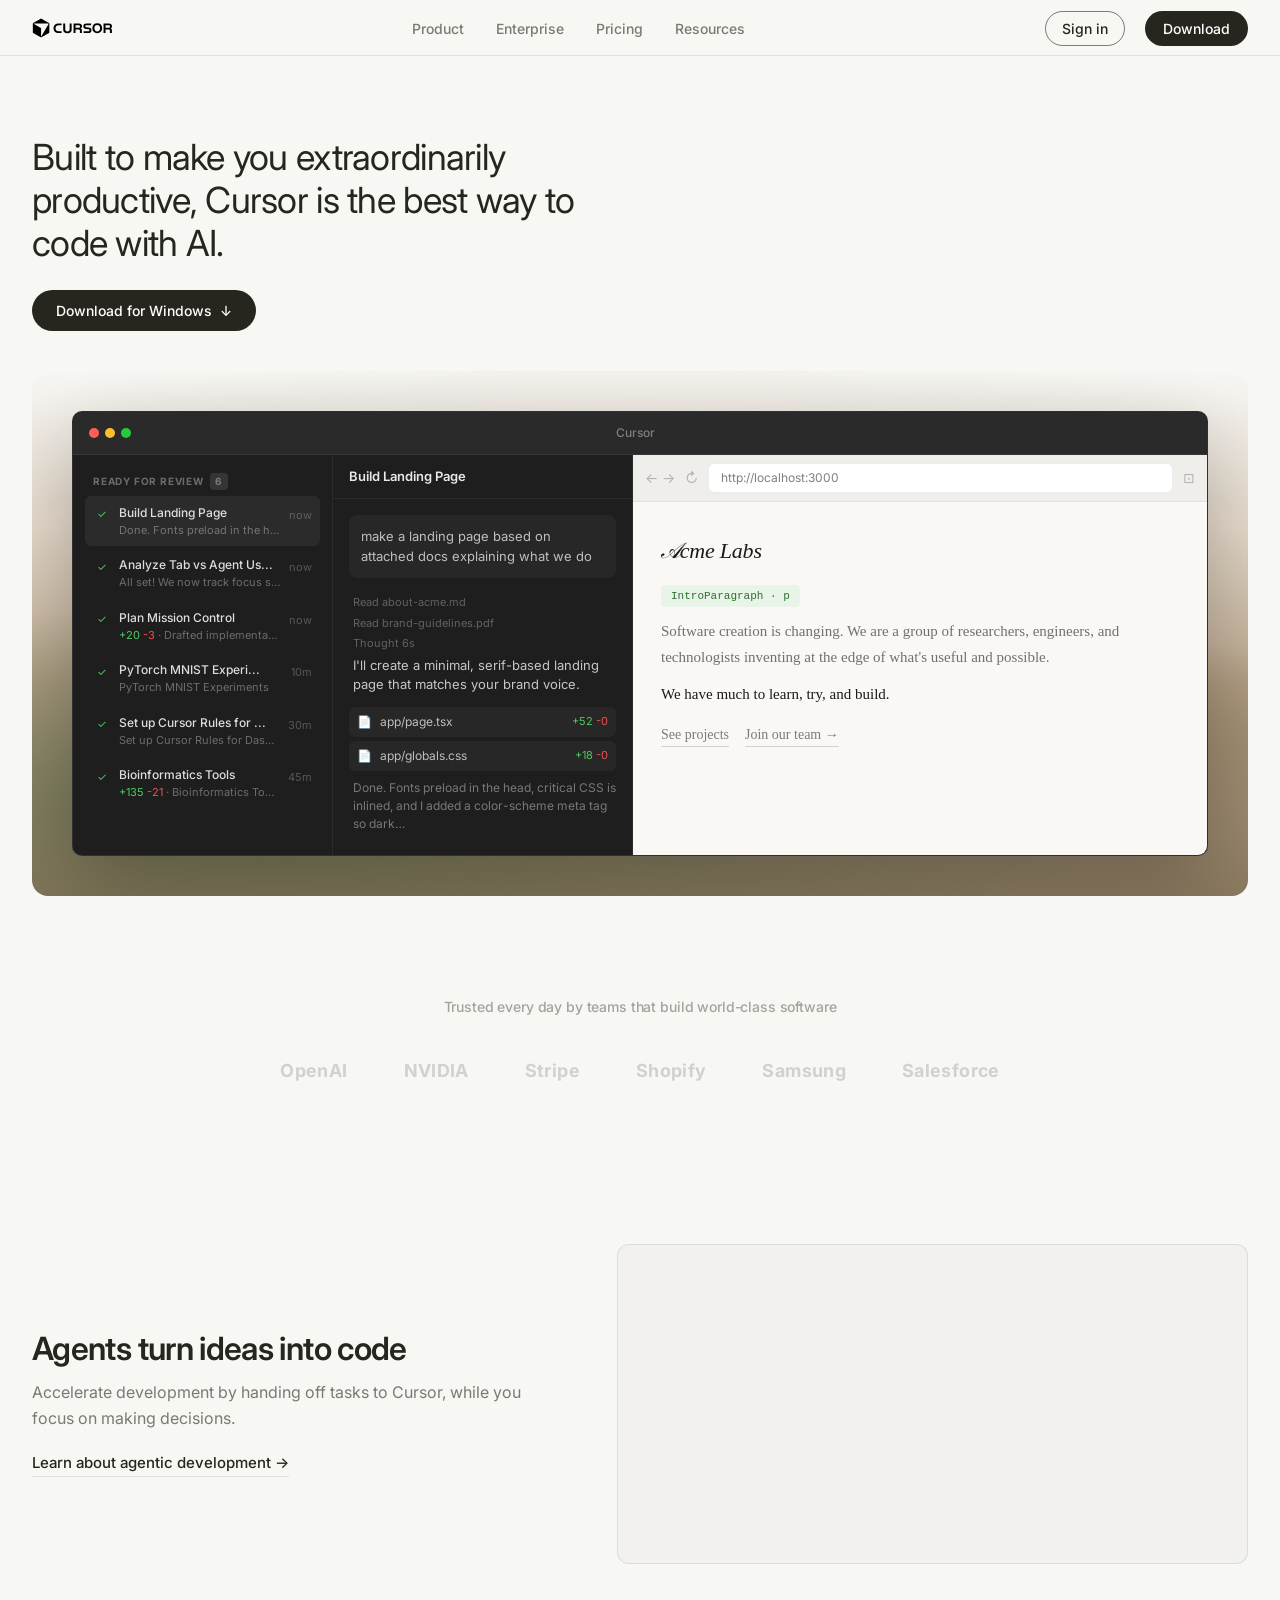
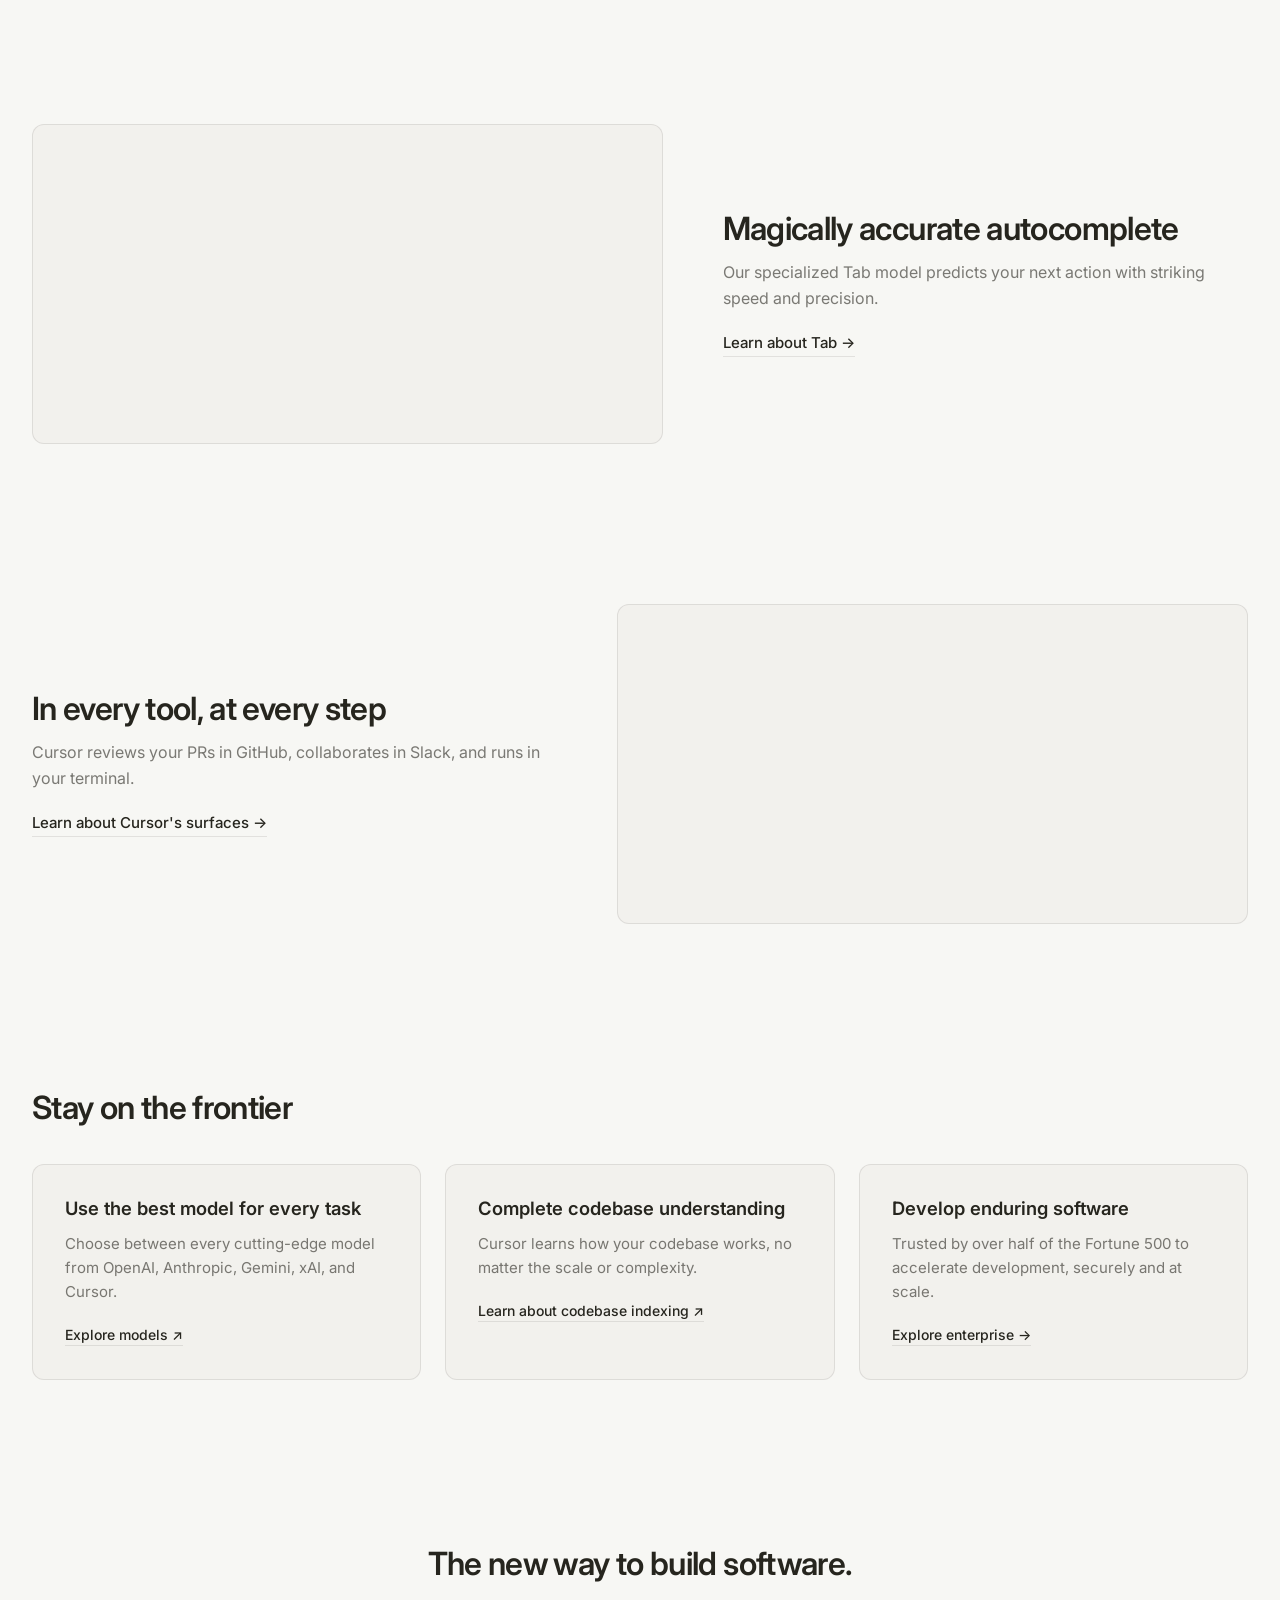
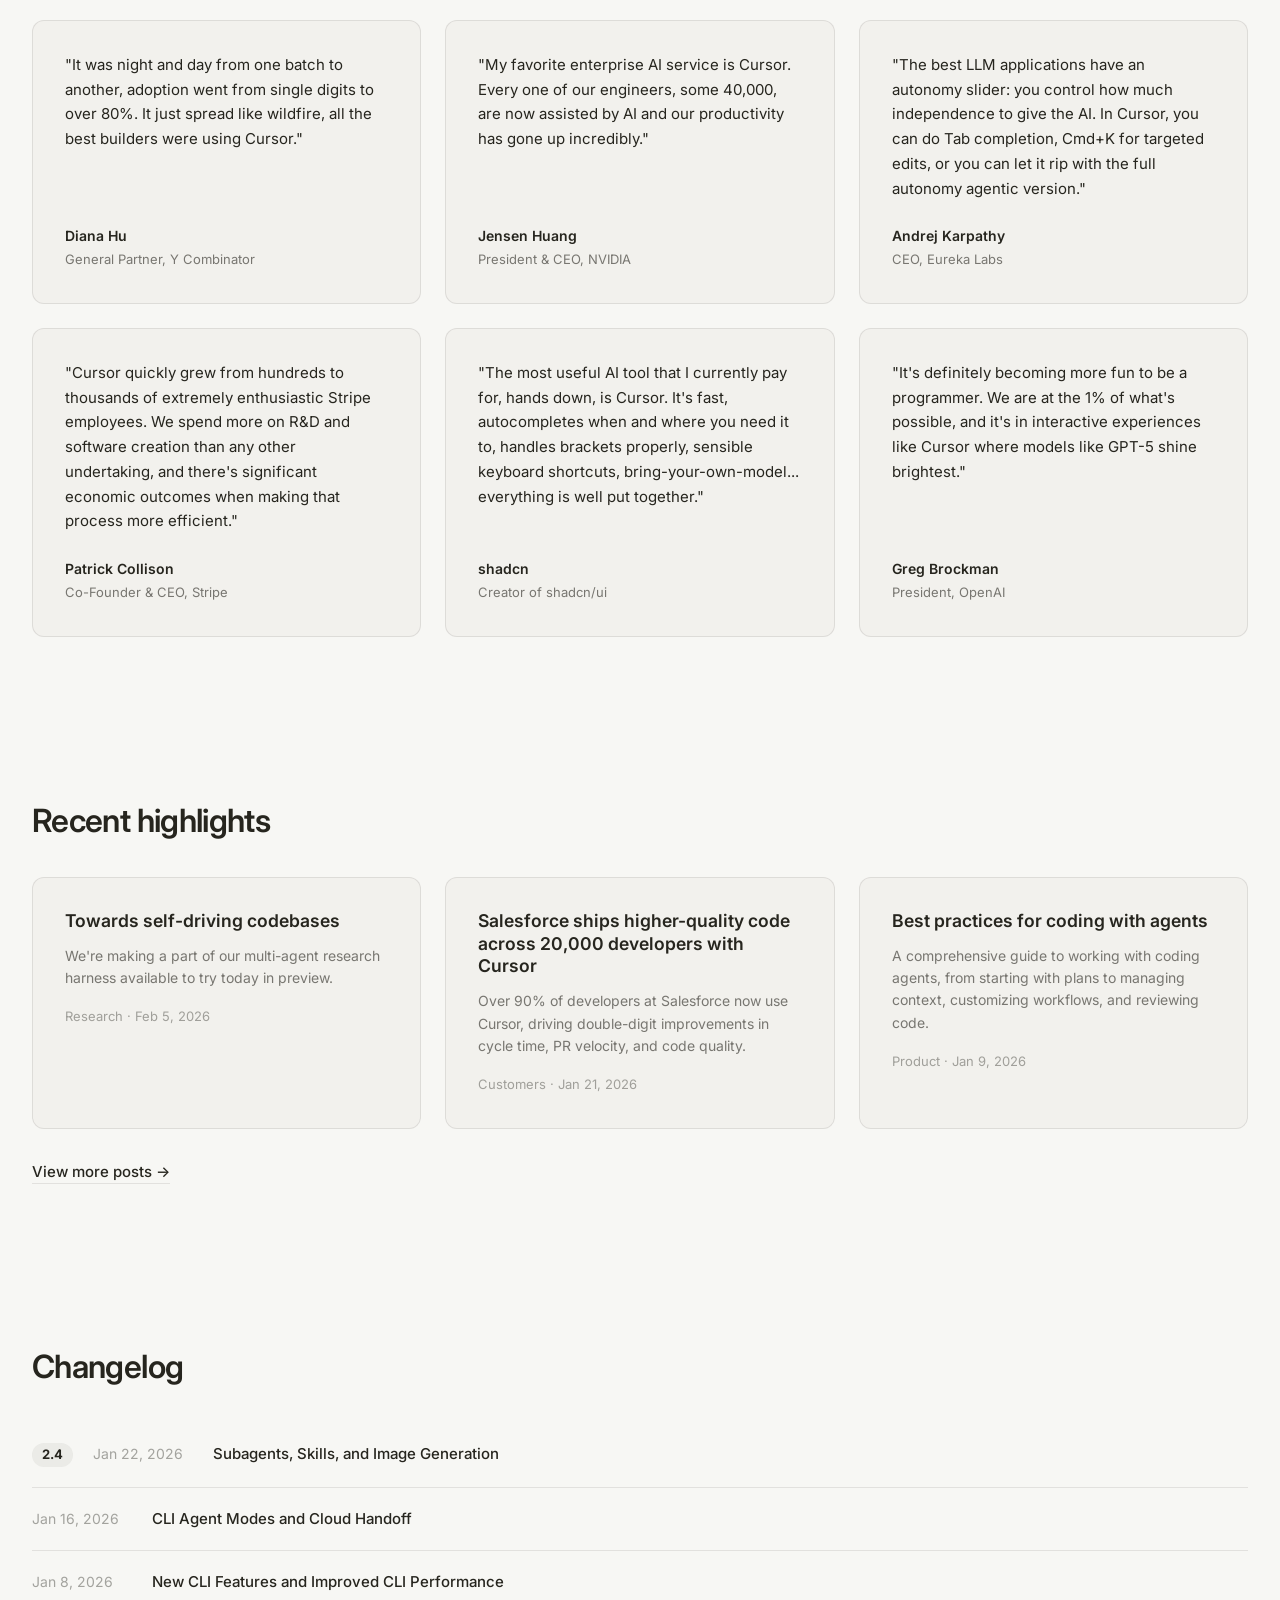
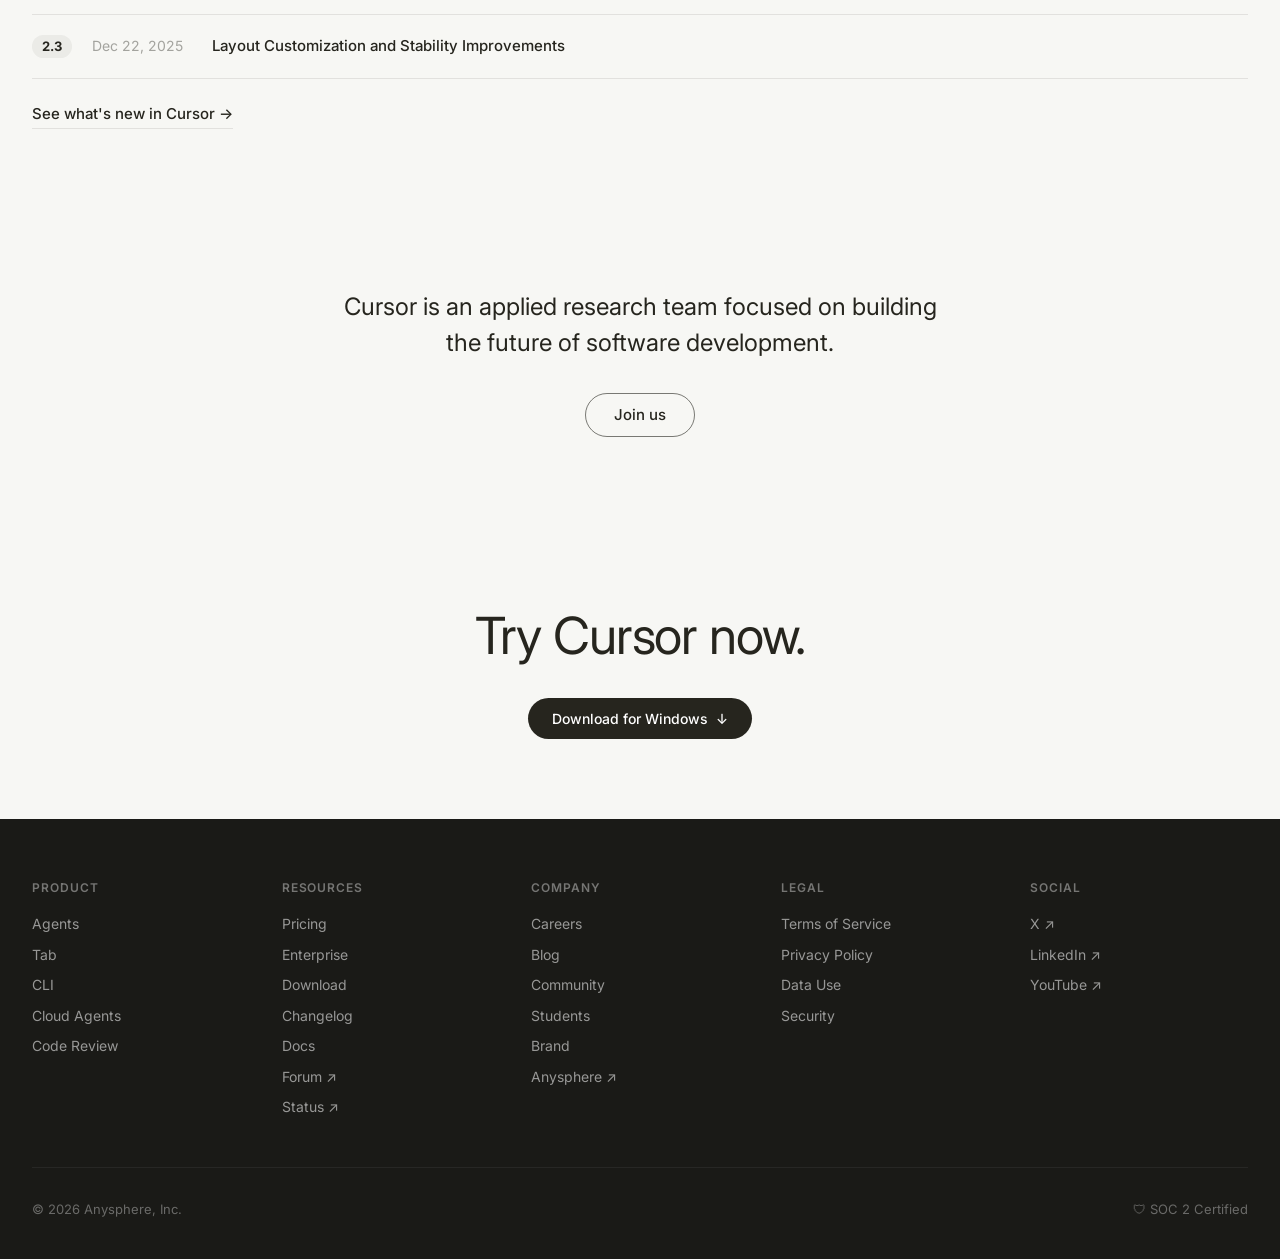
==== Assignments/Cursor-Page-Design/index.html @ da8c7ee4 "updating cursor landing page" ====
<!DOCTYPE html>
<html lang="en">
<head>
    <meta charset="UTF-8">
    <meta name="viewport" content="width=device-width, initial-scale=1.0">
    <title>Cursor - The AI Code Editor</title>
    <link rel="stylesheet" href="style_new.css">
    <link rel="preconnect" href="https://fonts.googleapis.com">
    <link rel="preconnect" href="https://fonts.gstatic.com" crossorigin>
    <link href="https://fonts.googleapis.com/css2?family=Inter:wght@300;400;500;600;700&display=swap" rel="stylesheet">
</head>
<body>

    <!-- ========== 1. TOP NAVIGATION BAR ========== -->
    <header class="navbar">
        <div class="container nav-container">
            <a href="#" class="nav-logo">
                <img src="assets/logos/Cursor_Logo_0.svg" alt="Cursor" class="nav-logo-img">
            </a>
            <nav class="nav-links">
                <a href="#features">Product</a>
                <a href="#enterprise">Enterprise</a>
                <a href="#pricing">Pricing</a>
                <a href="#resources">Resources</a>
            </nav>
            <div class="nav-actions">
                <a href="#signin" class="nav-signin">Sign in</a>
                <a href="#download" class="btn-download">Download</a>
            </div>
        </div>
    </header>

    <!-- ========== 2. HERO SECTION ========== -->
    <section class="hero">
        <div class="container">
            <div class="hero-content">
                <h1 class="hero-title">Built to make you extraordinarily productive, Cursor is the best way to code with AI.</h1>
                <a href="#download" class="btn-hero">
                    Download for Windows
                    <span class="btn-hero-icon">↓</span>
                </a>
            </div>
            <div class="hero-demo">
                <!-- IDE Demo Window -->
                <div class="ide-window">
                    <div class="ide-titlebar">
                        <div class="ide-dots">
                            <span class="ide-dot"></span>
                            <span class="ide-dot"></span>
                            <span class="ide-dot"></span>
                        </div>
                        <span class="ide-title">Cursor</span>
                        <div class="ide-titlebar-spacer"></div>
                    </div>
                    <div class="ide-body">
                        <!-- Sidebar -->
                        <div class="ide-sidebar">
                            <div class="ide-sidebar-section">
                                <div class="ide-sidebar-label">READY FOR REVIEW <span>6</span></div>
                                <div class="ide-sidebar-item active">
                                    <span class="ide-item-icon check">✓</span>
                                    <div class="ide-item-text">
                                        <span class="ide-item-name">Build Landing Page</span>
                                        <span class="ide-item-desc">Done. Fonts preload in the head,...</span>
                                    </div>
                                    <span class="ide-item-time">now</span>
                                </div>
                                <div class="ide-sidebar-item">
                                    <span class="ide-item-icon check">✓</span>
                                    <div class="ide-item-text">
                                        <span class="ide-item-name">Analyze Tab vs Agent Us...</span>
                                        <span class="ide-item-desc">All set! We now track focus shar...</span>
                                    </div>
                                    <span class="ide-item-time">now</span>
                                </div>
                                <div class="ide-sidebar-item">
                                    <span class="ide-item-icon check">✓</span>
                                    <div class="ide-item-text">
                                        <span class="ide-item-name">Plan Mission Control</span>
                                        <span class="ide-item-desc"><span class="green">+20</span> <span class="red">-3</span> · Drafted implementation...</span>
                                    </div>
                                    <span class="ide-item-time">now</span>
                                </div>
                                <div class="ide-sidebar-item">
                                    <span class="ide-item-icon check">✓</span>
                                    <div class="ide-item-text">
                                        <span class="ide-item-name">PyTorch MNIST Experi...</span>
                                        <span class="ide-item-desc">PyTorch MNIST Experiments</span>
                                    </div>
                                    <span class="ide-item-time">10m</span>
                                </div>
                                <div class="ide-sidebar-item">
                                    <span class="ide-item-icon check">✓</span>
                                    <div class="ide-item-text">
                                        <span class="ide-item-name">Set up Cursor Rules for ...</span>
                                        <span class="ide-item-desc">Set up Cursor Rules for Dashboard</span>
                                    </div>
                                    <span class="ide-item-time">30m</span>
                                </div>
                                <div class="ide-sidebar-item">
                                    <span class="ide-item-icon check">✓</span>
                                    <div class="ide-item-text">
                                        <span class="ide-item-name">Bioinformatics Tools</span>
                                        <span class="ide-item-desc"><span class="green">+135</span> <span class="red">-21</span> · Bioinformatics Tools</span>
                                    </div>
                                    <span class="ide-item-time">45m</span>
                                </div>
                            </div>
                        </div>
                        <!-- Chat Panel -->
                        <div class="ide-chat">
                            <div class="ide-chat-header">Build Landing Page</div>
                            <div class="ide-chat-body">
                                <div class="ide-chat-user">make a landing page based on attached docs explaining what we do</div>
                                <div class="ide-chat-meta">Read about-acme.md</div>
                                <div class="ide-chat-meta">Read brand-guidelines.pdf</div>
                                <div class="ide-chat-meta">Thought 6s</div>
                                <div class="ide-chat-response">I'll create a minimal, serif-based landing page that matches your brand voice.</div>
                                <div class="ide-chat-file">
                                    <span class="file-icon">📄</span>
                                    <span class="file-name">app/page.tsx</span>
                                    <span class="file-diff"><span class="green">+52</span> <span class="red">-0</span></span>
                                </div>
                                <div class="ide-chat-file">
                                    <span class="file-icon">📄</span>
                                    <span class="file-name">app/globals.css</span>
                                    <span class="file-diff"><span class="green">+18</span> <span class="red">-0</span></span>
                                </div>
                                <div class="ide-chat-done">Done. Fonts preload in the head, critical CSS is inlined, and I added a color-scheme meta tag so dark…</div>
                            </div>
                        </div>
                        <!-- Browser Preview Panel -->
                        <div class="ide-browser">
                            <div class="browser-toolbar">
                                <div class="browser-nav">← →</div>
                                <span class="browser-nav">↻</span>
                                <div class="browser-url">http://localhost:3000</div>
                                <span class="browser-action">⊡</span>
                            </div>
                            <div class="browser-content">
                                <h2>𝒜cme Labs</h2>
                                <span class="browser-tag">IntroParagraph · p</span>
                                <p class="browser-body-text">Software creation is changing. We are a group of researchers, engineers, and technologists inventing at the edge of what's useful and possible.</p>
                                <p class="browser-body-text bold-text">We have much to learn, try, and build.</p>
                                <div class="browser-links">
                                    <a href="#">See projects</a>
                                    <a href="#">Join our team →</a>
                                </div>
                            </div>
                        </div>
                    </div>
                </div>
            </div>
        </div>
    </section>

    <!-- ========== 3. TRUSTED BY / LOGOS ========== -->
    <section class="trusted-by">
        <div class="container">
            <h2 class="trusted-title">Trusted every day by teams that build world-class software</h2>
            <div class="logo-row">
                <div class="company-logo">OpenAI</div>
                <div class="company-logo">NVIDIA</div>
                <div class="company-logo">Stripe</div>
                <div class="company-logo">Shopify</div>
                <div class="company-logo">Samsung</div>
                <div class="company-logo">Salesforce</div>
            </div>
        </div>
    </section>

    <!-- ========== 4. FEATURE SECTION 1 - Agents ========== -->
    <section class="feature-section" id="features">
        <div class="container">
            <div class="feature-block">
                <div class="feature-text">
                    <h2 class="feature-heading">Agents turn ideas into code</h2>
                    <p class="feature-desc">Accelerate development by handing off tasks to Cursor, while you focus on making decisions.</p>
                    <a href="#" class="feature-link">Learn about agentic development →</a>
                </div>
                <div class="feature-media">
                    <img src="assets/feature-agents.png" alt="Cursor Agent Demo" onerror="this.style.display='none'; this.parentElement.classList.add('placeholder');">
                    <div class="feature-placeholder">Agent IDE Demo</div>
                </div>
            </div>
        </div>
    </section>

    <!-- ========== 4. FEATURE SECTION 2 - Tab Autocomplete ========== -->
    <section class="feature-section alt">
        <div class="container">
            <div class="feature-block reverse">
                <div class="feature-text">
                    <h2 class="feature-heading">Magically accurate autocomplete</h2>
                    <p class="feature-desc">Our specialized Tab model predicts your next action with striking speed and precision.</p>
                    <a href="#" class="feature-link">Learn about Tab →</a>
                </div>
                <div class="feature-media">
                    <img src="assets/feature-tab.png" alt="Tab Autocomplete Demo" onerror="this.style.display='none'; this.parentElement.classList.add('placeholder');">
                    <div class="feature-placeholder">Tab Autocomplete Demo</div>
                </div>
            </div>
        </div>
    </section>

    <!-- ========== 4. FEATURE SECTION 3 - Multi-surface ========== -->
    <section class="feature-section">
        <div class="container">
            <div class="feature-block">
                <div class="feature-text">
                    <h2 class="feature-heading">In every tool, at every step</h2>
                    <p class="feature-desc">Cursor reviews your PRs in GitHub, collaborates in Slack, and runs in your terminal.</p>
                    <a href="#" class="feature-link">Learn about Cursor's surfaces →</a>
                </div>
                <div class="feature-media">
                    <img src="assets/feature-surfaces.png" alt="Multi-surface Integration" onerror="this.style.display='none'; this.parentElement.classList.add('placeholder');">
                    <div class="feature-placeholder">Multi-Surface Integration Demo</div>
                </div>
            </div>
        </div>
    </section>

    <!-- ========== 5. FEATURE CARDS - Stay on the frontier ========== -->
    <section class="feature-cards">
        <div class="container">
            <h2 class="cards-section-title">Stay on the frontier</h2>
            <div class="cards-grid">
                <div class="card">
                    <h3 class="card-title">Use the best model for every task</h3>
                    <p class="card-desc">Choose between every cutting-edge model from OpenAI, Anthropic, Gemini, xAI, and Cursor.</p>
                    <a href="#" class="card-link">Explore models ↗</a>
                </div>
                <div class="card">
                    <h3 class="card-title">Complete codebase understanding</h3>
                    <p class="card-desc">Cursor learns how your codebase works, no matter the scale or complexity.</p>
                    <a href="#" class="card-link">Learn about codebase indexing ↗</a>
                </div>
                <div class="card">
                    <h3 class="card-title">Develop enduring software</h3>
                    <p class="card-desc">Trusted by over half of the Fortune 500 to accelerate development, securely and at scale.</p>
                    <a href="#" class="card-link">Explore enterprise →</a>
                </div>
            </div>
        </div>
    </section>

    <!-- ========== 6. TESTIMONIALS ========== -->
    <section class="testimonials">
        <div class="container">
            <h2 class="testimonials-heading">The new way to build software.</h2>
            <div class="testimonials-grid">
                <div class="testimonial-card">
                    <blockquote class="testimonial-quote">"It was night and day from one batch to another, adoption went from single digits to over 80%. It just spread like wildfire, all the best builders were using Cursor."</blockquote>
                    <div class="testimonial-author">
                        <strong>Diana Hu</strong>
                        <span>General Partner, Y Combinator</span>
                    </div>
                </div>
                <div class="testimonial-card">
                    <blockquote class="testimonial-quote">"My favorite enterprise AI service is Cursor. Every one of our engineers, some 40,000, are now assisted by AI and our productivity has gone up incredibly."</blockquote>
                    <div class="testimonial-author">
                        <strong>Jensen Huang</strong>
                        <span>President &amp; CEO, NVIDIA</span>
                    </div>
                </div>
                <div class="testimonial-card">
                    <blockquote class="testimonial-quote">"The best LLM applications have an autonomy slider: you control how much independence to give the AI. In Cursor, you can do Tab completion, Cmd+K for targeted edits, or you can let it rip with the full autonomy agentic version."</blockquote>
                    <div class="testimonial-author">
                        <strong>Andrej Karpathy</strong>
                        <span>CEO, Eureka Labs</span>
                    </div>
                </div>
                <div class="testimonial-card">
                    <blockquote class="testimonial-quote">"Cursor quickly grew from hundreds to thousands of extremely enthusiastic Stripe employees. We spend more on R&amp;D and software creation than any other undertaking, and there's significant economic outcomes when making that process more efficient."</blockquote>
                    <div class="testimonial-author">
                        <strong>Patrick Collison</strong>
                        <span>Co-Founder &amp; CEO, Stripe</span>
                    </div>
                </div>
                <div class="testimonial-card">
                    <blockquote class="testimonial-quote">"The most useful AI tool that I currently pay for, hands down, is Cursor. It's fast, autocompletes when and where you need it to, handles brackets properly, sensible keyboard shortcuts, bring-your-own-model... everything is well put together."</blockquote>
                    <div class="testimonial-author">
                        <strong>shadcn</strong>
                        <span>Creator of shadcn/ui</span>
                    </div>
                </div>
                <div class="testimonial-card">
                    <blockquote class="testimonial-quote">"It's definitely becoming more fun to be a programmer. We are at the 1% of what's possible, and it's in interactive experiences like Cursor where models like GPT-5 shine brightest."</blockquote>
                    <div class="testimonial-author">
                        <strong>Greg Brockman</strong>
                        <span>President, OpenAI</span>
                    </div>
                </div>
            </div>
        </div>
    </section>

    <!-- ========== 7. RECENT HIGHLIGHTS / STORIES ========== -->
    <section class="highlights">
        <div class="container">
            <h2 class="highlights-heading">Recent highlights</h2>
            <div class="highlights-grid">
                <a href="#" class="highlight-card">
                    <h3>Towards self-driving codebases</h3>
                    <p>We're making a part of our multi-agent research harness available to try today in preview.</p>
                    <span class="highlight-meta">Research · Feb 5, 2026</span>
                </a>
                <a href="#" class="highlight-card">
                    <h3>Salesforce ships higher-quality code across 20,000 developers with Cursor</h3>
                    <p>Over 90% of developers at Salesforce now use Cursor, driving double-digit improvements in cycle time, PR velocity, and code quality.</p>
                    <span class="highlight-meta">Customers · Jan 21, 2026</span>
                </a>
                <a href="#" class="highlight-card">
                    <h3>Best practices for coding with agents</h3>
                    <p>A comprehensive guide to working with coding agents, from starting with plans to managing context, customizing workflows, and reviewing code.</p>
                    <span class="highlight-meta">Product · Jan 9, 2026</span>
                </a>
            </div>
            <a href="#" class="highlights-more">View more posts →</a>
        </div>
    </section>

    <!-- ========== 8. CHANGELOG ========== -->
    <section class="changelog" id="changelog">
        <div class="container">
            <h2 class="changelog-heading">Changelog</h2>
            <div class="changelog-list">
                <a href="#" class="changelog-item">
                    <span class="changelog-version">2.4</span>
                    <span class="changelog-date">Jan 22, 2026</span>
                    <span class="changelog-title">Subagents, Skills, and Image Generation</span>
                </a>
                <a href="#" class="changelog-item">
                    <span class="changelog-date">Jan 16, 2026</span>
                    <span class="changelog-title">CLI Agent Modes and Cloud Handoff</span>
                </a>
                <a href="#" class="changelog-item">
                    <span class="changelog-date">Jan 8, 2026</span>
                    <span class="changelog-title">New CLI Features and Improved CLI Performance</span>
                </a>
                <a href="#" class="changelog-item">
                    <span class="changelog-version">2.3</span>
                    <span class="changelog-date">Dec 22, 2025</span>
                    <span class="changelog-title">Layout Customization and Stability Improvements</span>
                </a>
            </div>
            <a href="#" class="changelog-more">See what's new in Cursor →</a>
        </div>
    </section>

    <!-- ========== 9. ABOUT / TEAM ========== -->
    <section class="about" id="about">
        <div class="container">
            <h3 class="about-text">Cursor is an applied research team focused on building the future of software development.</h3>
            <a href="#" class="btn-about">Join us</a>
        </div>
    </section>

    <!-- ========== 10. FINAL CTA ========== -->
    <section class="final-cta">
        <div class="container">
            <h2 class="cta-heading">Try Cursor now.</h2>
            <a href="#download" class="btn-hero">
                Download for Windows
                <span class="btn-hero-icon">↓</span>
            </a>
        </div>
    </section>

    <!-- ========== 11. FOOTER ========== -->
    <footer class="footer">
        <div class="container">
            <div class="footer-grid">
                <div class="footer-col">
                    <h4>Product</h4>
                    <ul>
                        <li><a href="#">Agents</a></li>
                        <li><a href="#">Tab</a></li>
                        <li><a href="#">CLI</a></li>
                        <li><a href="#">Cloud Agents</a></li>
                        <li><a href="#">Code Review</a></li>
                    </ul>
                </div>
                <div class="footer-col">
                    <h4>Resources</h4>
                    <ul>
                        <li><a href="#">Pricing</a></li>
                        <li><a href="#">Enterprise</a></li>
                        <li><a href="#">Download</a></li>
                        <li><a href="#">Changelog</a></li>
                        <li><a href="#">Docs</a></li>
                        <li><a href="#">Forum ↗</a></li>
                        <li><a href="#">Status ↗</a></li>
                    </ul>
                </div>
                <div class="footer-col">
                    <h4>Company</h4>
                    <ul>
                        <li><a href="#">Careers</a></li>
                        <li><a href="#">Blog</a></li>
                        <li><a href="#">Community</a></li>
                        <li><a href="#">Students</a></li>
                        <li><a href="#">Brand</a></li>
                        <li><a href="#">Anysphere ↗</a></li>
                    </ul>
                </div>
                <div class="footer-col">
                    <h4>Legal</h4>
                    <ul>
                        <li><a href="#">Terms of Service</a></li>
                        <li><a href="#">Privacy Policy</a></li>
                        <li><a href="#">Data Use</a></li>
                        <li><a href="#">Security</a></li>
                    </ul>
                </div>
                <div class="footer-col">
                    <h4>Social</h4>
                    <ul>
                        <li><a href="#">X ↗</a></li>
                        <li><a href="#">LinkedIn ↗</a></li>
                        <li><a href="#">YouTube ↗</a></li>
                    </ul>
                </div>
            </div>
            <div class="footer-bottom">
                <span>© 2026 Anysphere, Inc.</span>
                <span class="footer-badge">🛡 SOC 2 Certified</span>
            </div>
        </div>
    </footer>

</body>
</html>
---- Assignments/Cursor-Page-Design/style_new.css ----
/* ================================================
   CURSOR LANDING PAGE CLONE
   Accurate recreation of cursor.com/home
   HTML + CSS only — No JavaScript, no frameworks
   ================================================ */

/* === CSS VARIABLES === */
:root {
    --bg-primary: #F7F7F4;
    --bg-secondary: #FFFFFF;
    --bg-dark: #1a1a17;

    --text-primary: #26251E;
    --text-secondary: #26251e99;  /* 60% opacity - matches original */
    --text-tertiary: #26251e66;  /* 40% opacity */

    --border-01: #26251e06;      /* 2.5% - barely visible */
    --border-02: #26251e1a;      /* 10% - light borders */
    --border-03: #26251e99;      /* 60% - button borders */
    --border-light: #26251e1a;
    --border-medium: #26251e99;

    --card-hex: #f2f1ed;
    --card-hover-hex: #ebeae5;
    --accent-orange: #F54E00;
    --button-hover-bg: #3b3a33;

    --container-width: 80rem;    /* 1280px — matches --container-7xl */
    --nav-height: 56px;
}

/* === GLOBAL RESET === */
*,
*::before,
*::after {
    margin: 0;
    padding: 0;
    box-sizing: border-box;
}

html {
    scroll-behavior: smooth;
}

body {
    font-family: 'Inter', -apple-system, BlinkMacSystemFont, system-ui, 'Segoe UI', Roboto, sans-serif;
    font-size: 0.9375rem;  /* 15px — matches original html { font-size: .9375rem } */
    line-height: 1.5;
    color: var(--text-primary);
    background-color: var(--bg-primary);
    -webkit-font-smoothing: antialiased;
    -moz-osx-font-smoothing: grayscale;
}

img {
    max-width: 100%;
    display: block;
}

a {
    text-decoration: none;
    color: inherit;
}

ul {
    list-style: none;
}

/* === CONTAINER === */
.container {
    max-width: var(--container-width);
    margin: 0 auto;
    padding: 0 2rem;
}

/* ==========================================
   1. NAVIGATION BAR — Light beige background
   ========================================== */
.navbar {
    position: fixed;
    top: 0;
    width: 100%;
    height: var(--nav-height);
    background-color: rgba(247, 247, 244, 0.85);
    backdrop-filter: blur(12px);
    -webkit-backdrop-filter: blur(12px);
    z-index: 1000;
    border-bottom: 1px solid var(--border-02);
}

.nav-container {
    display: flex;
    align-items: center;
    justify-content: space-between;
    height: var(--nav-height);
}

.nav-logo {
    display: flex;
    align-items: center;
}

.nav-logo-img {
    height: 20px;
    width: auto;
}

.nav-links {
    display: flex;
    gap: 2rem;
}

.nav-links a {
    font-size: 14px;
    font-weight: 500;
    color: var(--text-secondary);
    transition: color 0.2s;
}

.nav-links a:hover {
    color: var(--text-primary);
}

.nav-actions {
    display: flex;
    align-items: center;
    gap: 1.25rem;
}

.nav-signin {
    display: inline-block;
    padding: 6px 16px;
    font-size: 14px;
    font-weight: 500;
    color: var(--text-primary);
    border: 1px solid var(--border-03);
    border-radius: 999px;
    transition: background-color 0.2s, border-color 0.2s;
}

.nav-signin:hover {
    background-color: rgba(38, 37, 30, 0.04);
    border-color: var(--text-primary);
}

.btn-download {
    display: inline-block;
    padding: 7px 18px;
    font-size: 14px;
    font-weight: 500;
    color: #fff;
    background-color: var(--text-primary);
    border-radius: 999px;
    transition: background-color 0.2s;
}

.btn-download:hover {
    background-color: var(--button-hover-bg);
}

/* ==========================================
   2. HERO — Left-aligned headline
   ========================================== */
.hero {
    padding-top: calc(var(--nav-height) + 80px);
    padding-bottom: 40px;
}

.hero-content {
    max-width: 600px;
    margin-bottom: 40px;
}

.hero-title {
    font-size: 2.25rem;  /* matches --text-lg: 2.25rem */
    font-weight: 400;    /* original uses CursorGothic Regular (weight 400) */
    line-height: 1.2;
    letter-spacing: -0.02em;
    color: var(--text-primary);
    margin-bottom: 1.5rem;
}

.btn-hero {
    display: inline-flex;
    align-items: center;
    gap: 8px;
    padding: 10px 24px;
    font-size: 14px;
    font-weight: 500;
    color: #fff;
    background-color: var(--text-primary);
    border-radius: 999px;
    transition: background-color 0.2s;
}

.btn-hero:hover {
    background-color: var(--button-hover-bg);
}

.btn-hero-icon {
    font-size: 14px;
}

/* === IDE DEMO WINDOW === */
.hero-demo {
    margin-top: 20px;
    position: relative;
    padding: 40px 0;
    background: linear-gradient(180deg, var(--bg-primary) 0%, #e8ddd0 30%, #b8a48a 60%, #8b7a60 100%);
    border-radius: 16px;
    overflow: hidden;
}

.hero-demo::before {
    content: '';
    position: absolute;
    inset: 0;
    background:
        radial-gradient(ellipse 120% 60% at 20% 80%, rgba(76, 100, 60, 0.5) 0%, transparent 60%),
        radial-gradient(ellipse 80% 40% at 80% 70%, rgba(139, 119, 86, 0.6) 0%, transparent 50%),
        radial-gradient(ellipse 100% 50% at 50% 30%, rgba(200, 180, 150, 0.3) 0%, transparent 70%);
    border-radius: 16px;
}

.ide-window {
    background: #1e1e1e;
    border-radius: 10px;
    overflow: hidden;
    border: 1px solid rgba(255, 255, 255, 0.08);
    box-shadow: 0 30px 80px rgba(0, 0, 0, 0.25);
    position: relative;
    z-index: 1;
    margin: 0 40px;
}

.ide-titlebar {
    display: flex;
    align-items: center;
    padding: 12px 16px;
    background: #2a2a2a;
    border-bottom: 1px solid rgba(255, 255, 255, 0.06);
}

.ide-dots {
    display: flex;
    gap: 6px;
}

.ide-dot {
    width: 10px;
    height: 10px;
    border-radius: 50%;
    background: rgba(255, 255, 255, 0.15);
}

.ide-dot:nth-child(1) { background: #ff5f56; }
.ide-dot:nth-child(2) { background: #ffbd2e; }
.ide-dot:nth-child(3) { background: #27c93f; }

.ide-title {
    flex: 1;
    text-align: center;
    font-size: 12px;
    color: rgba(255, 255, 255, 0.4);
    font-weight: 500;
}

.ide-titlebar-spacer {
    width: 52px;
}

.ide-body {
    display: grid;
    grid-template-columns: 260px 300px 1fr;
    min-height: 400px;
}

/* Sidebar */
.ide-sidebar {
    background: #1e1e1e;
    border-right: 1px solid rgba(255, 255, 255, 0.06);
    padding: 12px 0;
    overflow: hidden;
}

.ide-sidebar-section {
    padding: 0 12px;
    margin-bottom: 16px;
}

.ide-sidebar-label {
    font-size: 10px;
    font-weight: 700;
    letter-spacing: 0.08em;
    text-transform: uppercase;
    color: rgba(255, 255, 255, 0.35);
    padding: 6px 8px;
    display: flex;
    align-items: center;
    gap: 6px;
}

.ide-sidebar-label span {
    background: rgba(255, 255, 255, 0.1);
    border-radius: 4px;
    padding: 1px 5px;
    font-size: 10px;
}

.ide-sidebar-item {
    display: flex;
    align-items: flex-start;
    gap: 8px;
    padding: 8px;
    border-radius: 6px;
    cursor: default;
    margin-bottom: 2px;
}

.ide-sidebar-item.active {
    background: rgba(255, 255, 255, 0.06);
}

.ide-item-icon {
    width: 18px;
    height: 18px;
    display: flex;
    align-items: center;
    justify-content: center;
    font-size: 11px;
    flex-shrink: 0;
    margin-top: 2px;
}

.ide-item-icon.spinning {
    color: #e8a854;
}

.ide-item-icon.check {
    color: #4ec960;
}

.ide-item-text {
    flex: 1;
    min-width: 0;
}

.ide-item-name {
    display: block;
    font-size: 12px;
    font-weight: 500;
    color: rgba(255, 255, 255, 0.85);
    white-space: nowrap;
    overflow: hidden;
    text-overflow: ellipsis;
}

.ide-item-desc {
    display: block;
    font-size: 11px;
    color: rgba(255, 255, 255, 0.35);
    white-space: nowrap;
    overflow: hidden;
    text-overflow: ellipsis;
}

.ide-item-desc .green { color: #4ec960; }
.ide-item-desc .red   { color: #f05050; }

.ide-item-time {
    font-size: 11px;
    color: rgba(255, 255, 255, 0.25);
    flex-shrink: 0;
    margin-top: 3px;
}

/* Chat panel */
.ide-chat {
    background: #1e1e1e;
    border-right: 1px solid rgba(255, 255, 255, 0.06);
    display: flex;
    flex-direction: column;
}

.ide-chat-header {
    padding: 12px 16px;
    font-size: 13px;
    font-weight: 600;
    color: rgba(255, 255, 255, 0.9);
    border-bottom: 1px solid rgba(255, 255, 255, 0.06);
}

.ide-chat-body {
    padding: 16px;
    flex: 1;
}

.ide-chat-user {
    font-size: 13px;
    color: rgba(255, 255, 255, 0.7);
    line-height: 1.5;
    margin-bottom: 16px;
    padding: 12px;
    background: rgba(255, 255, 255, 0.04);
    border-radius: 8px;
}

.ide-chat-meta {
    font-size: 11px;
    color: rgba(255, 255, 255, 0.3);
    margin-bottom: 4px;
    padding-left: 4px;
}

.ide-chat-response {
    font-size: 13px;
    color: rgba(255, 255, 255, 0.75);
    line-height: 1.5;
    margin-bottom: 12px;
    padding-left: 4px;
}

.ide-chat-file {
    display: flex;
    align-items: center;
    gap: 8px;
    padding: 6px 8px;
    background: rgba(255, 255, 255, 0.04);
    border-radius: 6px;
    margin-bottom: 4px;
    font-size: 12px;
}

.file-icon {
    font-size: 12px;
}

.file-name {
    color: rgba(255, 255, 255, 0.7);
    flex: 1;
}

.file-diff {
    font-size: 11px;
}

.file-diff .green { color: #4ec960; }
.file-diff .red   { color: #f05050; }

.ide-chat-done {
    font-size: 12px;
    color: rgba(255, 255, 255, 0.4);
    line-height: 1.5;
    margin-top: 8px;
    padding-left: 4px;
}

/* Browser preview panel */
.ide-browser {
    background: #faf8f5;
    display: flex;
    flex-direction: column;
}

.browser-toolbar {
    display: flex;
    align-items: center;
    gap: 10px;
    padding: 8px 12px;
    background: #f0eeea;
    border-bottom: 1px solid rgba(0, 0, 0, 0.06);
}

.browser-nav {
    display: flex;
    gap: 6px;
    color: rgba(0, 0, 0, 0.25);
    font-size: 14px;
}

.browser-url {
    flex: 1;
    background: #fff;
    border: 1px solid rgba(0, 0, 0, 0.08);
    border-radius: 6px;
    padding: 5px 12px;
    font-size: 12px;
    color: rgba(0, 0, 0, 0.5);
    font-family: 'Inter', sans-serif;
}

.browser-action {
    color: rgba(0, 0, 0, 0.25);
    font-size: 14px;
}

.browser-content {
    padding: 32px 28px;
    flex: 1;
    font-family: Georgia, 'Times New Roman', serif;
}

.browser-content h2 {
    font-family: Georgia, 'Times New Roman', serif;
    font-size: 22px;
    font-weight: 400;
    font-style: italic;
    color: #1a1a1a;
    margin-bottom: 16px;
    letter-spacing: -0.01em;
}

.browser-tag {
    display: inline-block;
    padding: 3px 10px;
    background: #e8f4e8;
    color: #2d6e2d;
    font-family: 'Consolas', monospace;
    font-size: 11px;
    border-radius: 4px;
    margin-bottom: 12px;
}

.browser-body-text {
    font-family: Georgia, 'Times New Roman', serif;
    font-size: 15px;
    line-height: 1.7;
    color: rgba(0, 0, 0, 0.55);
    margin-bottom: 12px;
}

.browser-body-text.bold-text {
    color: #1a1a1a;
    font-weight: 400;
}

.browser-links {
    display: flex;
    gap: 16px;
    margin-top: 16px;
}

.browser-links a {
    font-family: Georgia, 'Times New Roman', serif;
    font-size: 14px;
    color: rgba(0, 0, 0, 0.5);
    text-decoration: none;
    border-bottom: 1px solid rgba(0, 0, 0, 0.15);
    padding-bottom: 1px;
}

/* ==========================================
   3. TRUSTED BY / LOGOS
   ========================================== */
.trusted-by {
    padding: 60px 0 80px;
    text-align: center;
}

.trusted-title {
    font-size: 14px;
    font-weight: 500;
    color: var(--text-tertiary);
    margin-bottom: 2.5rem;
    letter-spacing: -0.01em;
}

.logo-row {
    display: flex;
    justify-content: center;
    align-items: center;
    gap: 3.5rem;
    flex-wrap: wrap;
}

.company-logo {
    font-size: 18px;
    font-weight: 700;
    color: var(--text-tertiary);
    letter-spacing: 0.02em;
    opacity: 0.45;
}

/* ==========================================
   4. FEATURE SECTIONS
   ========================================== */
.feature-section {
    padding: 80px 0;
}

.feature-section.alt {
    background-color: var(--bg-primary);
}

.feature-block {
    display: grid;
    grid-template-columns: 1fr 1.2fr;
    gap: 60px;
    align-items: center;
}

.feature-block.reverse {
    grid-template-columns: 1.2fr 1fr;
}

.feature-block.reverse .feature-text {
    order: 2;
}

.feature-block.reverse .feature-media {
    order: 1;
}

.feature-heading {
    font-size: clamp(1.5rem, 3vw, 2rem);
    font-weight: 600;
    line-height: 1.2;
    letter-spacing: -0.02em;
    margin-bottom: 0.75rem;
}

.feature-desc {
    font-size: 1rem;
    color: var(--text-secondary);
    line-height: 1.6;
    margin-bottom: 1.25rem;
}

.feature-link {
    font-size: 15px;
    font-weight: 500;
    color: var(--text-primary);
    display: inline-block;
    border-bottom: 1px solid var(--border-02);
    padding-bottom: 2px;
    transition: border-color 0.2s;
}

.feature-link:hover {
    border-color: var(--text-primary);
}

.feature-media {
    border-radius: 12px;
    overflow: hidden;
    background-color: var(--card-hex);
    border: 1px solid var(--border-02);
    min-height: 320px;
    position: relative;
}

.feature-media.placeholder {
    display: flex;
    align-items: center;
    justify-content: center;
}

.feature-media img {
    width: 100%;
    height: auto;
}

.feature-placeholder {
    font-size: 15px;
    color: var(--text-tertiary);
    text-align: center;
    padding: 2rem;
    position: absolute;
    top: 50%;
    left: 50%;
    transform: translate(-50%, -50%);
}

.feature-media img + .feature-placeholder {
    display: none;
}

.feature-media.placeholder .feature-placeholder {
    position: static;
    transform: none;
}

/* ==========================================
   5. FEATURE CARDS — Stay on the frontier
   ========================================== */
.feature-cards {
    padding: 80px 0;
}

.cards-section-title {
    font-size: clamp(1.5rem, 3vw, 2rem);
    font-weight: 600;
    letter-spacing: -0.02em;
    margin-bottom: 2rem;
}

.cards-grid {
    display: grid;
    grid-template-columns: repeat(3, 1fr);
    gap: 1.5rem;
}

.card {
    padding: 2rem;
    background-color: var(--card-hex);
    border: 1px solid var(--border-02);
    border-radius: 12px;
    transition: box-shadow 0.3s, border-color 0.3s;
}

.card:hover {
    box-shadow: 0 8px 24px rgba(0, 0, 0, 0.06);
    background-color: var(--card-hover-hex);
}

.card-title {
    font-size: 1.15rem;
    font-weight: 600;
    margin-bottom: 0.75rem;
    line-height: 1.3;
}

.card-desc {
    font-size: 15px;
    color: var(--text-secondary);
    line-height: 1.6;
    margin-bottom: 1.25rem;
}

.card-link {
    font-size: 14px;
    font-weight: 500;
    color: var(--text-primary);
    border-bottom: 1px solid var(--border-02);
    padding-bottom: 2px;
    transition: border-color 0.2s;
}

.card-link:hover {
    border-color: var(--text-primary);
}

/* ==========================================
   6. TESTIMONIALS
   ========================================== */
.testimonials {
    padding: 80px 0;
}

.testimonials-heading {
    font-size: clamp(1.5rem, 3vw, 2rem);
    font-weight: 600;
    letter-spacing: -0.02em;
    margin-bottom: 2rem;
    text-align: center;
}

.testimonials-grid {
    display: grid;
    grid-template-columns: repeat(3, 1fr);
    gap: 1.5rem;
}

.testimonial-card {
    padding: 2rem;
    background-color: var(--card-hex);
    border: 1px solid var(--border-02);
    border-radius: 12px;
    display: flex;
    flex-direction: column;
    justify-content: space-between;
}

.testimonial-quote {
    font-size: 15px;
    line-height: 1.65;
    color: var(--text-primary);
    margin-bottom: 1.5rem;
    font-style: normal;
}

.testimonial-author strong {
    display: block;
    font-size: 14px;
    font-weight: 600;
    margin-bottom: 2px;
}

.testimonial-author span {
    font-size: 13px;
    color: var(--text-secondary);
}

/* ==========================================
   7. RECENT HIGHLIGHTS
   ========================================== */
.highlights {
    padding: 80px 0;
}

.highlights-heading {
    font-size: clamp(1.5rem, 3vw, 2rem);
    font-weight: 600;
    letter-spacing: -0.02em;
    margin-bottom: 2rem;
}

.highlights-grid {
    display: grid;
    grid-template-columns: repeat(3, 1fr);
    gap: 1.5rem;
    margin-bottom: 2rem;
}

.highlight-card {
    display: block;
    padding: 2rem;
    background: var(--card-hex);
    border: 1px solid var(--border-02);
    border-radius: 12px;
    transition: box-shadow 0.3s, border-color 0.3s;
}

.highlight-card:hover {
    box-shadow: 0 8px 24px rgba(0, 0, 0, 0.06);
    background-color: var(--card-hover-hex);
}

.highlight-card h3 {
    font-size: 1.1rem;
    font-weight: 600;
    line-height: 1.3;
    margin-bottom: 0.75rem;
}

.highlight-card p {
    font-size: 14px;
    color: var(--text-secondary);
    line-height: 1.6;
    margin-bottom: 1rem;
}

.highlight-meta {
    font-size: 13px;
    color: var(--text-tertiary);
}

.highlights-more {
    font-size: 15px;
    font-weight: 500;
    color: var(--text-primary);
    border-bottom: 1px solid var(--border-02);
    padding-bottom: 2px;
}

/* ==========================================
   8. CHANGELOG
   ========================================== */
.changelog {
    padding: 80px 0;
}

.changelog-heading {
    font-size: clamp(1.5rem, 3vw, 2rem);
    font-weight: 600;
    letter-spacing: -0.02em;
    margin-bottom: 2rem;
}

.changelog-list {
    display: flex;
    flex-direction: column;
}

.changelog-item {
    display: flex;
    align-items: baseline;
    gap: 1.25rem;
    padding: 1.25rem 0;
    border-bottom: 1px solid var(--border-02);
    transition: background 0.2s;
}

.changelog-item:hover {
    background: rgba(0, 0, 0, 0.01);
}

.changelog-version {
    font-size: 13px;
    font-weight: 700;
    color: var(--text-primary);
    background: rgba(38, 37, 30, 0.06);
    padding: 2px 10px;
    border-radius: 999px;
    white-space: nowrap;
}

.changelog-date {
    font-size: 14px;
    color: var(--text-tertiary);
    white-space: nowrap;
    min-width: 100px;
}

.changelog-title {
    font-size: 15px;
    font-weight: 500;
    color: var(--text-primary);
}

.changelog-more {
    display: inline-block;
    margin-top: 1.5rem;
    font-size: 15px;
    font-weight: 500;
    color: var(--text-primary);
    border-bottom: 1px solid var(--border-02);
    padding-bottom: 2px;
}

/* ==========================================
   9. ABOUT / TEAM
   ========================================== */
.about {
    padding: 80px 0;
    text-align: center;
}

.about-text {
    font-size: clamp(1.25rem, 2.5vw, 1.5rem);
    font-weight: 400;
    line-height: 1.5;
    color: var(--text-primary);
    max-width: 600px;
    margin: 0 auto 2rem;
}

.btn-about {
    display: inline-block;
    padding: 10px 28px;
    font-size: 15px;
    font-weight: 500;
    color: var(--text-primary);
    border: 1px solid var(--border-03);
    border-radius: 999px;
    transition: background-color 0.2s, border-color 0.2s;
}

.btn-about:hover {
    background-color: var(--bg-primary);
    border-color: var(--text-tertiary);
}

/* ==========================================
   10. FINAL CTA
   ========================================== */
.final-cta {
    padding: 80px 0;
    text-align: center;
}

.cta-heading {
    font-size: clamp(2rem, 4vw, 3.25rem);
    font-weight: 400;
    letter-spacing: -0.02em;
    margin-bottom: 1.5rem;
}

/* ==========================================
   11. FOOTER
   ========================================== */
.footer {
    background-color: var(--bg-dark);
    color: rgba(255, 255, 255, 0.7);
    padding: 60px 0 40px;
}

.footer-grid {
    display: grid;
    grid-template-columns: repeat(5, 1fr);
    gap: 2rem;
    margin-bottom: 3rem;
}

.footer-col h4 {
    color: rgba(255, 255, 255, 0.4);
    font-size: 12px;
    font-weight: 600;
    text-transform: uppercase;
    letter-spacing: 0.08em;
    margin-bottom: 1rem;
}

.footer-col ul {
    display: flex;
    flex-direction: column;
    gap: 0.5rem;
}

.footer-col a {
    font-size: 14px;
    color: rgba(255, 255, 255, 0.55);
    transition: color 0.2s;
}

.footer-col a:hover {
    color: #fff;
}

.footer-bottom {
    display: flex;
    justify-content: space-between;
    align-items: center;
    padding-top: 2rem;
    border-top: 1px solid rgba(255, 255, 255, 0.06);
    font-size: 13px;
    color: rgba(255, 255, 255, 0.35);
}

.footer-badge {
    font-size: 13px;
}

/* ==========================================
   RESPONSIVE
   ========================================== */

/* Tablet */
@media (max-width: 968px) {
    .container {
        padding: 0 2rem;
    }

    .nav-links {
        display: none;
    }

    .ide-body {
        grid-template-columns: 1fr;
        min-height: 300px;
    }

    .ide-sidebar,
    .ide-chat,
    .ide-browser {
        display: none;
    }

    .feature-block,
    .feature-block.reverse {
        grid-template-columns: 1fr;
        gap: 2rem;
    }

    .feature-block.reverse .feature-text,
    .feature-block.reverse .feature-media {
        order: unset;
    }

    .cards-grid,
    .testimonials-grid,
    .highlights-grid {
        grid-template-columns: 1fr;
    }

    .footer-grid {
        grid-template-columns: repeat(2, 1fr);
    }
}

/* Mobile */
@media (max-width: 640px) {
    .container {
        padding: 0 1.25rem;
    }

    .ide-window {
        margin: 0 12px;
    }

    .hero {
        padding-top: calc(var(--nav-height) + 48px);
    }

    .hero-title {
        font-size: 1.85rem;
    }

    .feature-section,
    .feature-cards,
    .testimonials,
    .highlights,
    .changelog,
    .about {
        padding: 60px 0;
    }

    .final-cta {
        padding: 80px 0;
    }

    .cta-heading {
        font-size: 2rem;
    }

    .footer-grid {
        grid-template-columns: 1fr 1fr;
    }

    .footer-bottom {
        flex-direction: column;
        gap: 0.5rem;
        text-align: center;
    }
}

/* Print */
@media print {
    .navbar,
    .footer {
        display: none;
    }
}
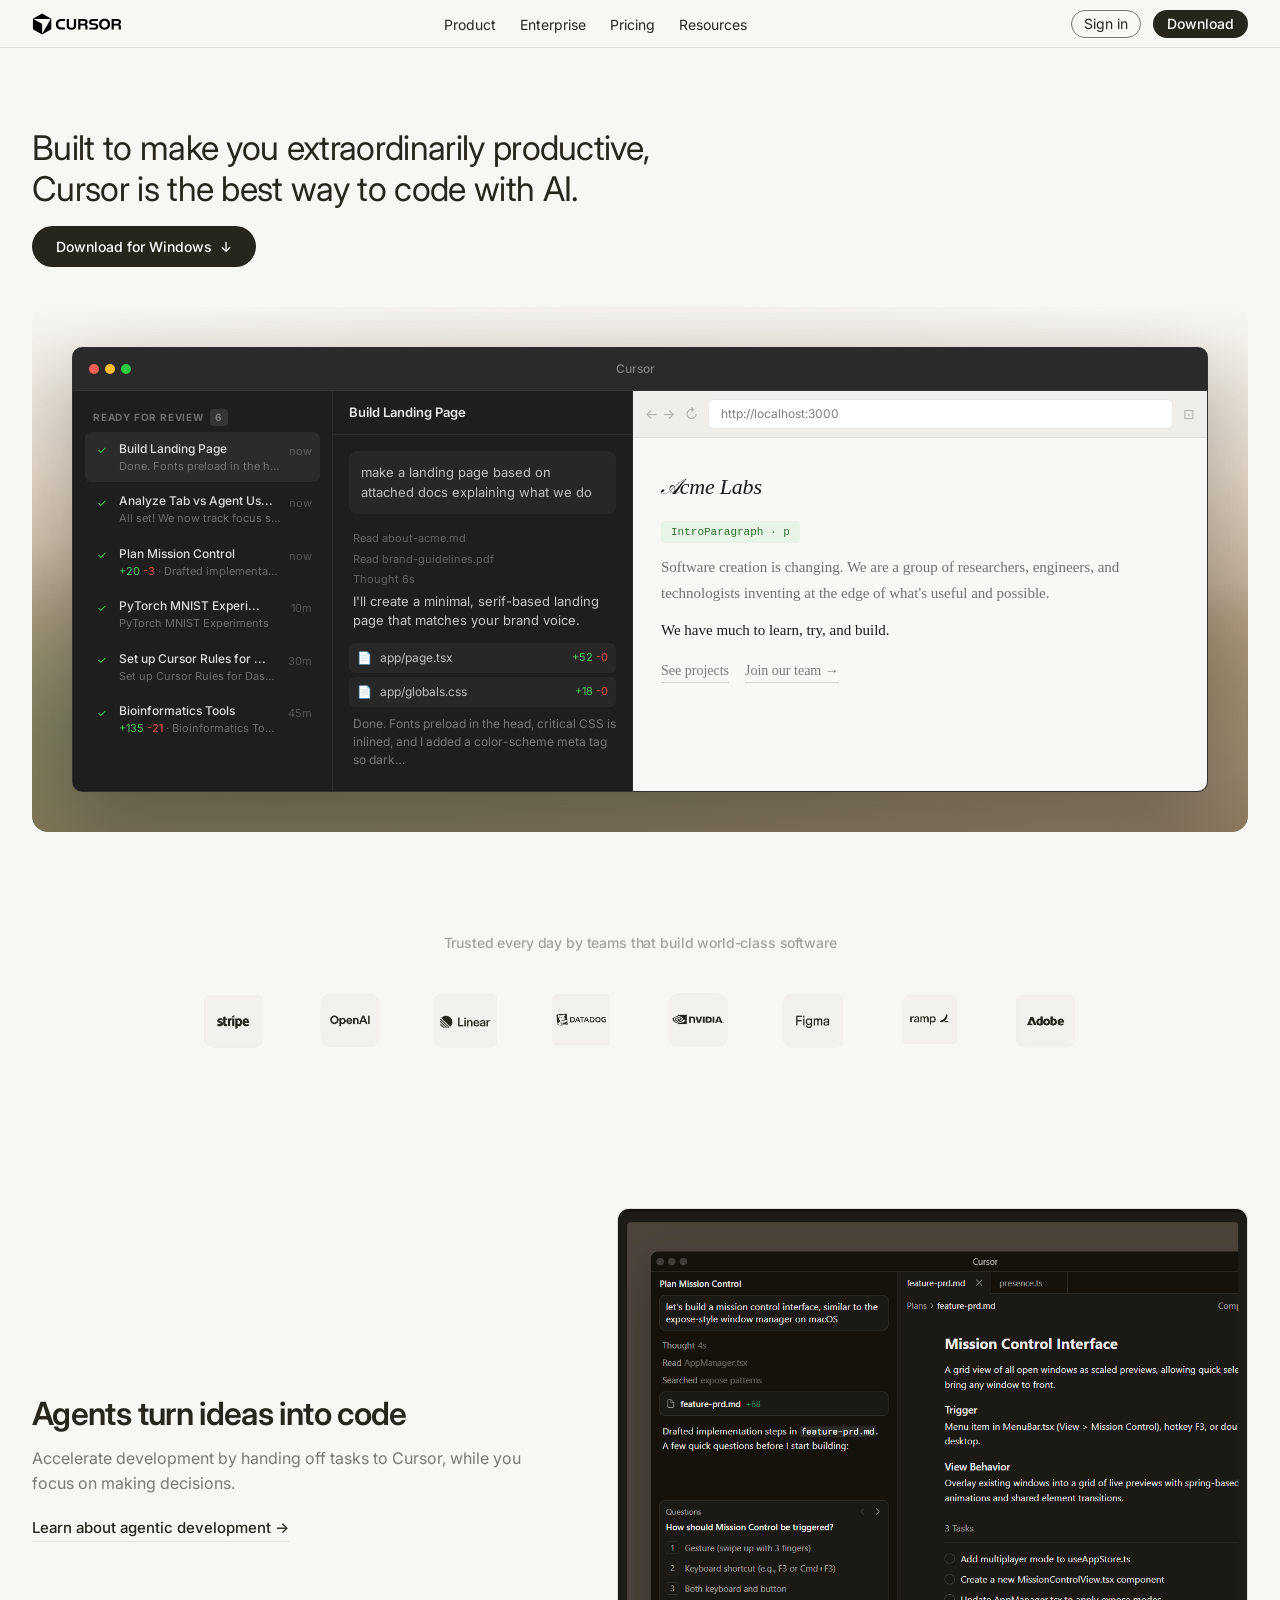
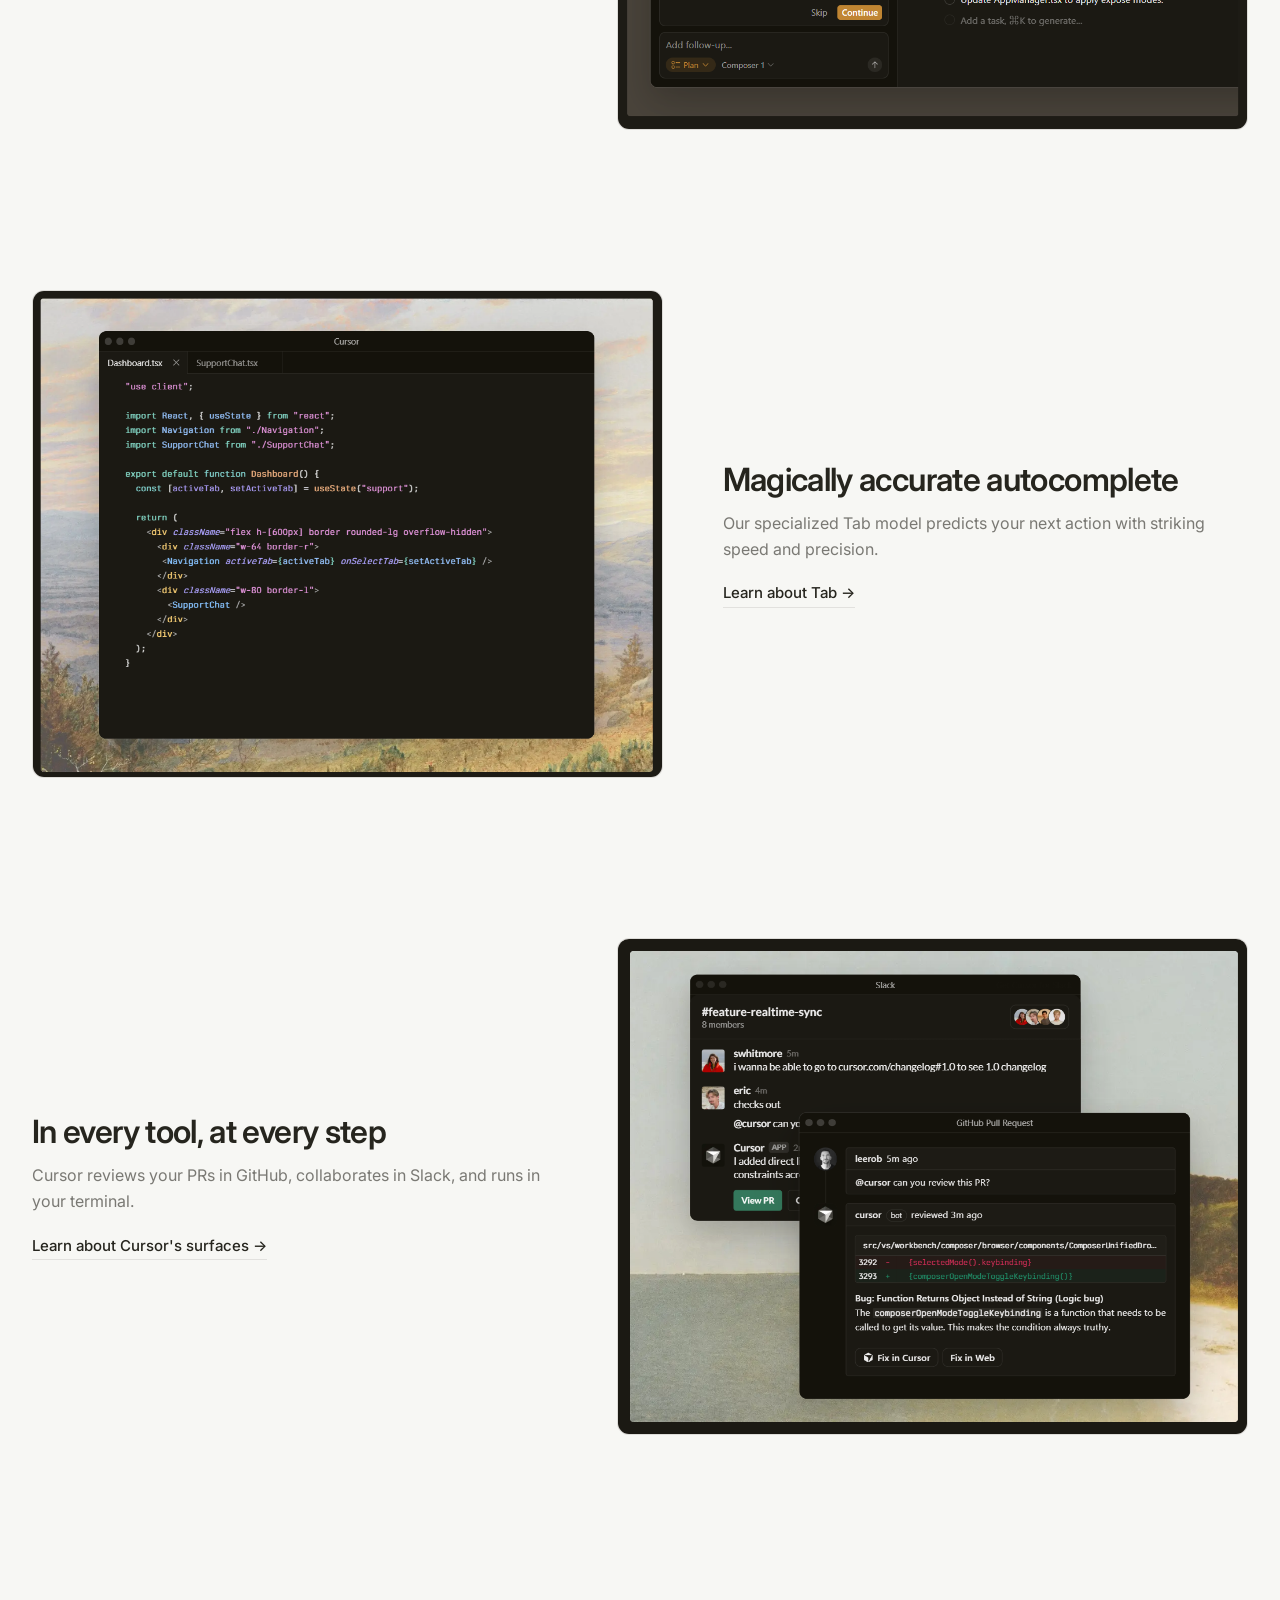
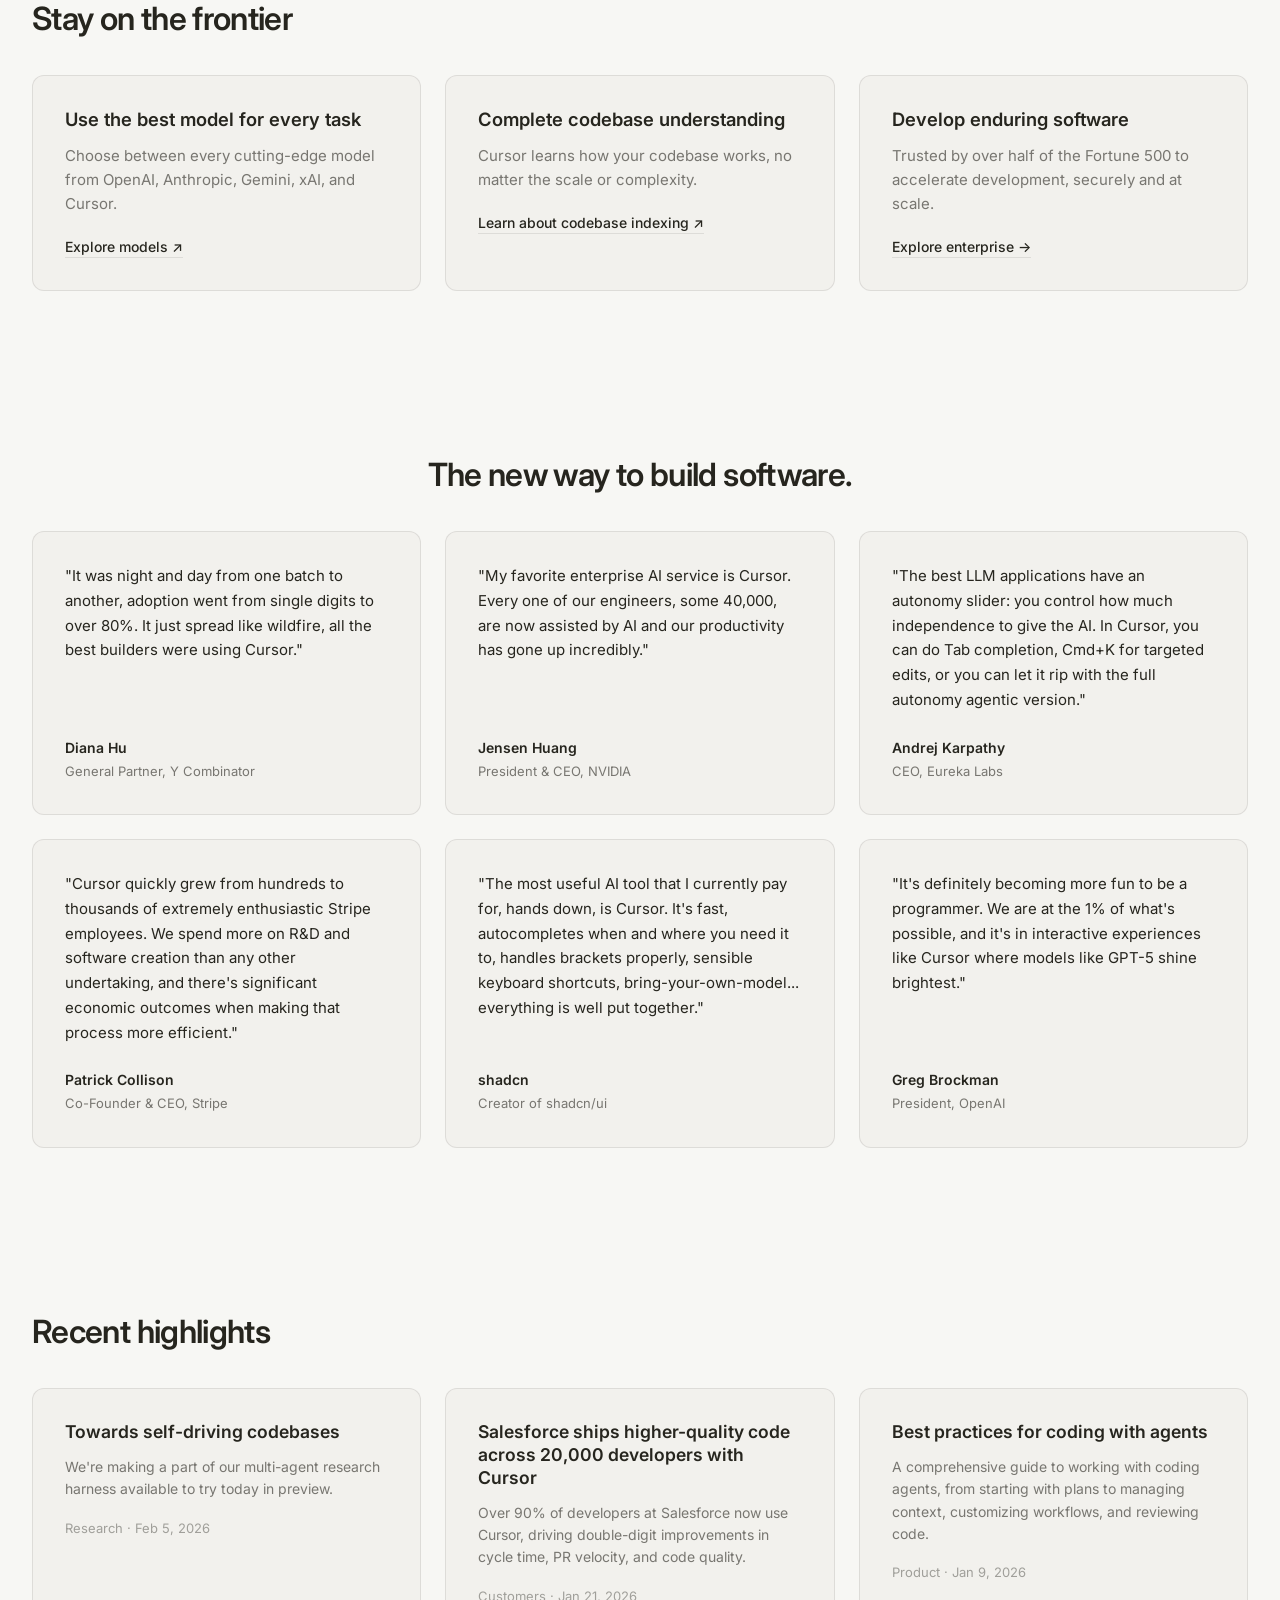
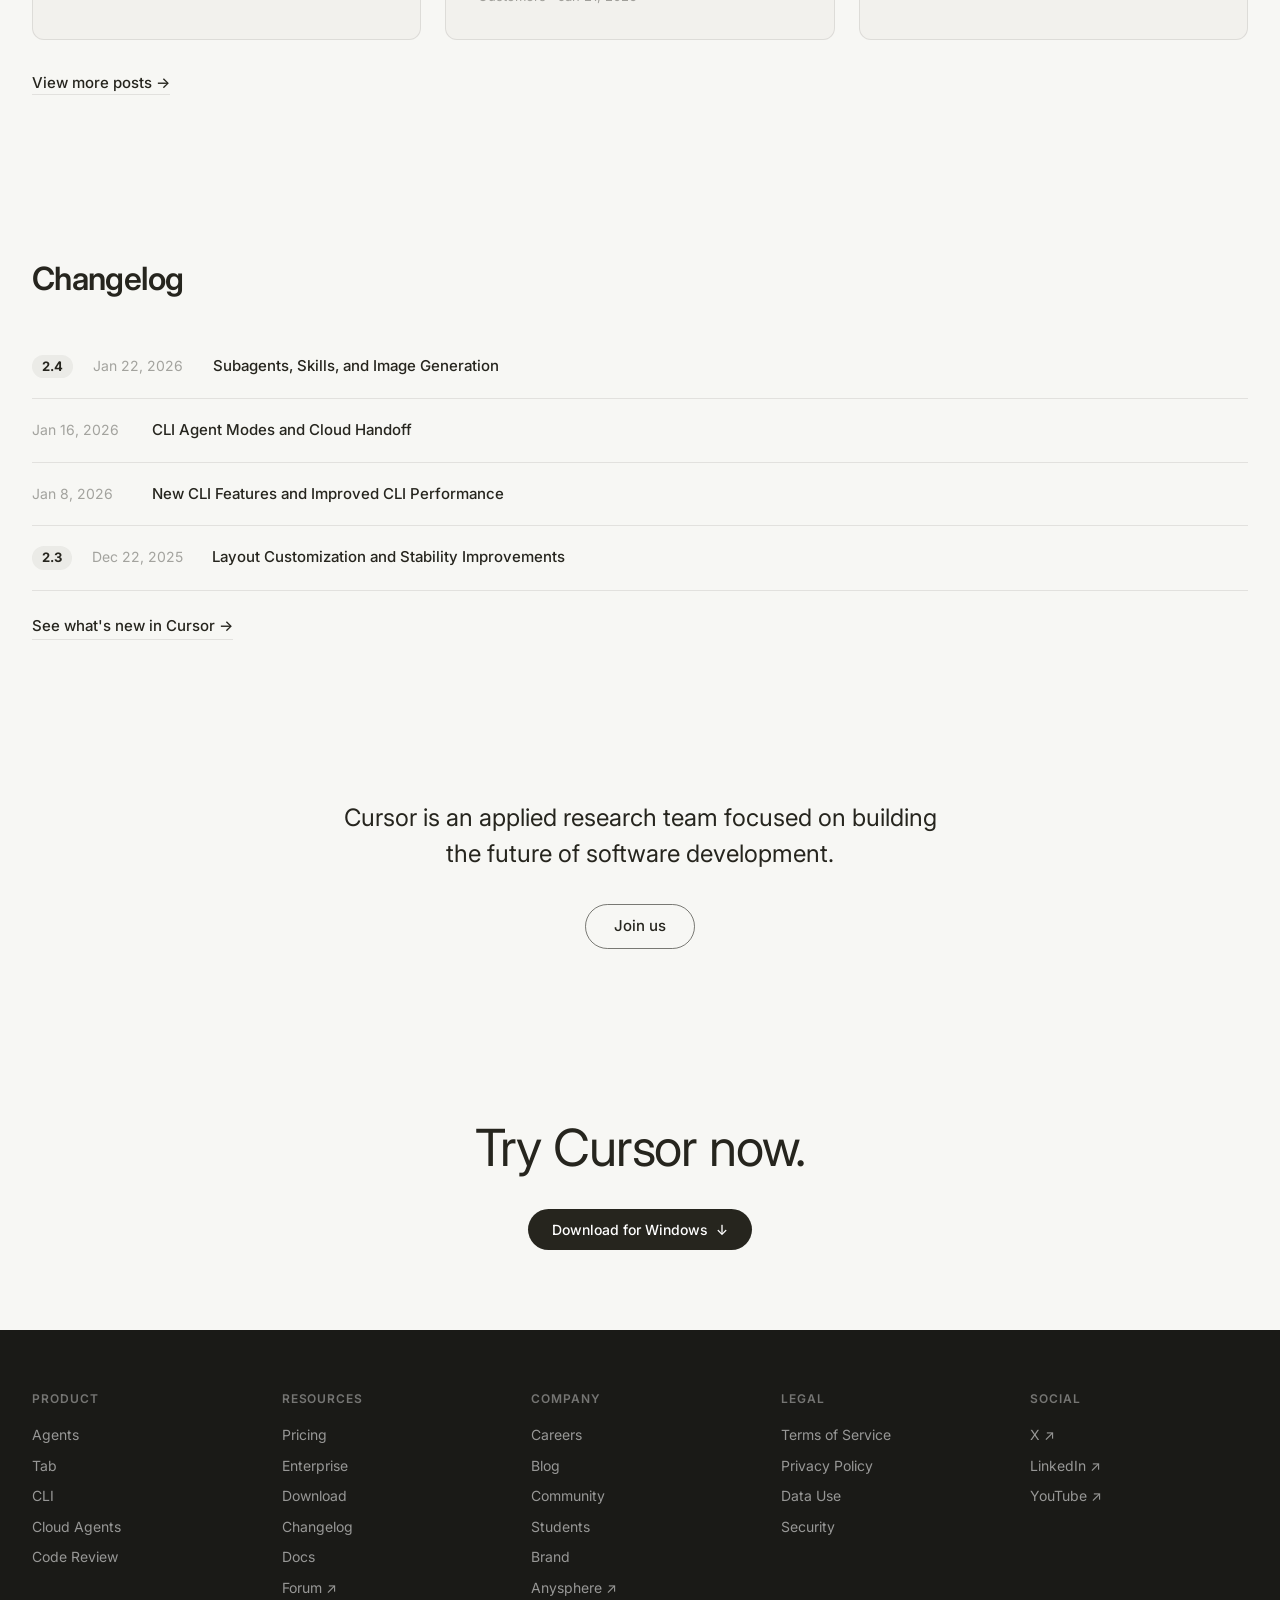
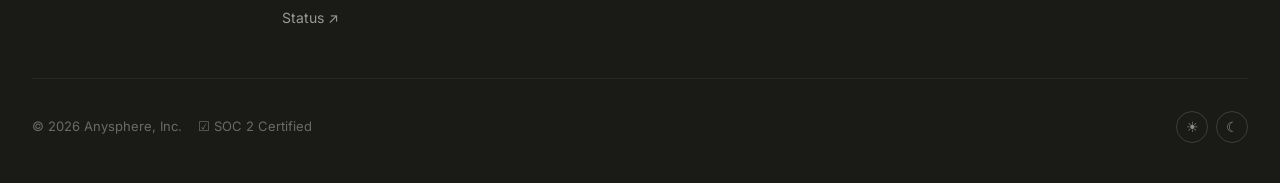
==== commit 1dc6b6ff: "updated the final setup added dark mode switch" ====
--- a/Assignments/Cursor-Page-Design/index.html
+++ b/Assignments/Cursor-Page-Design/index.html
@@ -4,7 +4,7 @@
     <meta charset="UTF-8">
     <meta name="viewport" content="width=device-width, initial-scale=1.0">
     <title>Cursor - The AI Code Editor</title>
-    <link rel="stylesheet" href="style_new.css">
+    <link rel="stylesheet" href="style.css">
     <link rel="preconnect" href="https://fonts.googleapis.com">
     <link rel="preconnect" href="https://fonts.gstatic.com" crossorigin>
     <link href="https://fonts.googleapis.com/css2?family=Inter:wght@300;400;500;600;700&display=swap" rel="stylesheet">
@@ -15,7 +15,8 @@
     <header class="navbar">
         <div class="container nav-container">
             <a href="#" class="nav-logo">
-                <img src="assets/logos/Cursor_Logo_0.svg" alt="Cursor" class="nav-logo-img">
+                <img src="assets/logos/Cursor_Logo_0.svg" alt="Cursor" class="nav-logo-img nav-logo-light">
+                <img src="assets/logos/Cursor_Logo_for_dark_mode.svg" alt="Cursor" class="nav-logo-img nav-logo-dark">
             </a>
             <nav class="nav-links">
                 <a href="#features">Product</a>
@@ -159,12 +160,30 @@
         <div class="container">
             <h2 class="trusted-title">Trusted every day by teams that build world-class software</h2>
             <div class="logo-row">
-                <div class="company-logo">OpenAI</div>
-                <div class="company-logo">NVIDIA</div>
-                <div class="company-logo">Stripe</div>
-                <div class="company-logo">Shopify</div>
-                <div class="company-logo">Samsung</div>
-                <div class="company-logo">Salesforce</div>
+                <div class="company-logo">
+                    <img src="assets/logos/stripe.png" alt="Stripe">
+                </div>
+                <div class="company-logo">
+                    <img src="assets/logos/openai.png" alt="OpenAI">
+                </div>
+                <div class="company-logo">
+                    <img src="assets/logos/linear.png" alt="Linear">
+                </div>
+                <div class="company-logo">
+                    <img src="assets/logos/datadog.png" alt="Datadog">
+                </div>
+                <div class="company-logo">
+                    <img src="assets/logos/nvidia.png" alt="NVIDIA">
+                </div>
+                <div class="company-logo">
+                    <img src="assets/logos/figma.png" alt="Figma">
+                </div>
+                <div class="company-logo">
+                    <img src="assets/logos/ramp.png" alt="Ramp">
+                </div>
+                <div class="company-logo">
+                    <img src="assets/logos/adobe.png" alt="Adobe">
+                </div>
             </div>
         </div>
     </section>
@@ -179,8 +198,7 @@
                     <a href="#" class="feature-link">Learn about agentic development →</a>
                 </div>
                 <div class="feature-media">
-                    <img src="assets/feature-agents.png" alt="Cursor Agent Demo" onerror="this.style.display='none'; this.parentElement.classList.add('placeholder');">
-                    <div class="feature-placeholder">Agent IDE Demo</div>
+                    <img src="assets/logos/Agent-turns-ideas-into-code.png" alt="Cursor Agent Demo">
                 </div>
             </div>
         </div>
@@ -196,8 +214,7 @@
                     <a href="#" class="feature-link">Learn about Tab →</a>
                 </div>
                 <div class="feature-media">
-                    <img src="assets/feature-tab.png" alt="Tab Autocomplete Demo" onerror="this.style.display='none'; this.parentElement.classList.add('placeholder');">
-                    <div class="feature-placeholder">Tab Autocomplete Demo</div>
+                    <img src="assets/logos/magically accurate autocomplete.png" alt="Tab Autocomplete Demo">
                 </div>
             </div>
         </div>
@@ -213,8 +230,7 @@
                     <a href="#" class="feature-link">Learn about Cursor's surfaces →</a>
                 </div>
                 <div class="feature-media">
-                    <img src="assets/feature-surfaces.png" alt="Multi-surface Integration" onerror="this.style.display='none'; this.parentElement.classList.add('placeholder');">
-                    <div class="feature-placeholder">Multi-Surface Integration Demo</div>
+                    <img src="assets/logos/in every tool.png" alt="Multi-surface Integration">
                 </div>
             </div>
         </div>
@@ -423,8 +439,18 @@
                 </div>
             </div>
             <div class="footer-bottom">
-                <span>© 2026 Anysphere, Inc.</span>
-                <span class="footer-badge">🛡 SOC 2 Certified</span>
+                <div class="footer-left">
+                    <span>© 2026 Anysphere, Inc.</span>
+                    <span class="footer-badge">☑ SOC 2 Certified</span>
+                </div>
+                <div class="footer-right">
+                    <button class="theme-btn" onclick="document.body.classList.remove('dark-mode')" aria-label="Light mode">
+                        ☀
+                    </button>
+                    <button class="theme-btn" onclick="document.body.classList.add('dark-mode')" aria-label="Dark mode">
+                        ☾
+                    </button>
+                </div>
             </div>
         </div>
     </footer>
--- a/Assignments/Cursor-Page-Design/style.css
+++ b/Assignments/Cursor-Page-Design/style.css
@@ -0,0 +1,1294 @@
+/* ================================================
+   CURSOR LANDING PAGE CLONE
+   Accurate recreation of cursor.com/home
+   HTML + CSS only — No JavaScript, no frameworks
+   ================================================ */
+
+/* === CSS VARIABLES === */
+:root {
+    --bg-primary: #F7F7F4;
+    --bg-secondary: #FFFFFF;
+    --bg-dark: #1a1a17;
+
+    --text-primary: #26251E;
+    --text-secondary: #26251e99;  /* 60% opacity - matches original */
+    --text-tertiary: #26251e66;  /* 40% opacity */
+
+    --border-01: #26251e06;      /* 2.5% - barely visible */
+    --border-02: #26251e1a;      /* 10% - light borders */
+    --border-03: #26251e99;      /* 60% - button borders */
+    --border-light: #26251e1a;
+    --border-medium: #26251e99;
+
+    --card-hex: #f2f1ed;
+    --card-hover-hex: #ebeae5;
+    --accent-orange: #F54E00;
+    --button-hover-bg: #3b3a33;
+
+    --container-width: 80rem;    /* 1280px — matches --container-7xl */
+    --nav-height: 3rem;          /* ~48px — compact like original */
+}
+
+/* === GLOBAL RESET === */
+*,
+*::before,
+*::after {
+    margin: 0;
+    padding: 0;
+    box-sizing: border-box;
+}
+
+html {
+    scroll-behavior: smooth;
+}
+
+body {
+    font-family: 'Inter', -apple-system, BlinkMacSystemFont, system-ui, 'Segoe UI', Roboto, sans-serif;
+    font-size: 0.9375rem;  /* 15px — matches original html { font-size: .9375rem } */
+    line-height: 1.5;
+    color: var(--text-primary);
+    background-color: var(--bg-primary);
+    -webkit-font-smoothing: antialiased;
+    -moz-osx-font-smoothing: grayscale;
+}
+
+img {
+    max-width: 100%;
+    display: block;
+}
+
+a {
+    text-decoration: none;
+    color: inherit;
+}
+
+ul {
+    list-style: none;
+}
+
+/* === CONTAINER === */
+.container {
+    max-width: var(--container-width);
+    margin: 0 auto;
+    padding: 0 2rem;
+}
+
+/* ==========================================
+   1. NAVIGATION BAR — Light beige background
+   ========================================== */
+.navbar {
+    position: fixed;
+    top: 0;
+    width: 100%;
+    height: var(--nav-height);
+    background-color: var(--bg-primary);
+    z-index: 1000;
+    border-bottom: 1px solid var(--border-02);
+}
+
+.nav-container {
+    display: flex;
+    align-items: center;
+    justify-content: space-between;
+    height: var(--nav-height);
+}
+
+.nav-logo {
+    display: flex;
+    align-items: center;
+}
+
+.nav-logo-img {
+    height: 22px;
+    width: auto;
+}
+
+.nav-logo-light {
+    display: block;
+}
+
+.nav-logo-dark {
+    display: none;
+}
+
+.nav-links {
+    display: flex;
+    gap: 1.5rem;
+}
+
+.nav-links a {
+    font-size: 0.875rem;
+    font-weight: 400;
+    color: var(--text-primary);
+    transition: color 0.2s;
+}
+
+.nav-links a:hover {
+    color: var(--text-secondary);
+}
+
+.nav-actions {
+    display: flex;
+    align-items: center;
+    gap: 0.75rem;
+}
+
+.nav-signin {
+    display: inline-flex;
+    align-items: center;
+    height: 1.75rem;
+    padding: 0 0.75rem;
+    font-size: 0.875rem;
+    font-weight: 400;
+    color: var(--text-primary);
+    border: 1px solid var(--border-03);
+    border-radius: 999px;
+    transition: all 0.2s;
+    line-height: 1;
+}
+
+.nav-signin:hover {
+    background-color: transparent;
+    color: var(--text-secondary);
+    border-color: var(--text-secondary);
+}
+
+.btn-download {
+    display: inline-flex;
+    align-items: center;
+    height: 1.75rem;
+    padding: 0 0.875rem;
+    font-size: 0.875rem;
+    font-weight: 500;
+    color: #fff;
+    background-color: var(--text-primary);
+    border-radius: 999px;
+    transition: all 0.2s;
+    line-height: 1;
+}
+
+.btn-download:hover {
+    background-color: var(--text-secondary);
+    color: #fff;
+}
+
+/* ==========================================
+   2. HERO — Left-aligned headline
+   ========================================== */
+.hero {
+    padding-top: calc(var(--nav-height) + 80px);
+    padding-bottom: 40px;
+}
+
+.hero-content {
+    max-width: 720px;
+    margin-bottom: 40px;
+}
+
+.hero-title {
+    font-size: 2.125rem;
+    font-weight: 400;
+    line-height: 1.2;
+    letter-spacing: -0.02em;
+    color: var(--text-primary);
+    margin-bottom: 1rem;
+    text-wrap: balance;
+    max-width: 720px;
+}
+
+.btn-hero {
+    display: inline-flex;
+    align-items: center;
+    gap: 8px;
+    padding: 10px 24px;
+    font-size: 14px;
+    font-weight: 500;
+    color: #fff;
+    background-color: var(--text-primary);
+    border-radius: 999px;
+    transition: background-color 0.2s;
+}
+
+.btn-hero:hover {
+    background-color: var(--button-hover-bg);
+}
+
+.btn-hero-icon {
+    font-size: 14px;
+}
+
+/* === IDE DEMO WINDOW === */
+.hero-demo {
+    margin-top: 20px;
+    position: relative;
+    padding: 40px 0;
+    background: linear-gradient(180deg, var(--bg-primary) 0%, #e8ddd0 30%, #b8a48a 60%, #8b7a60 100%);
+    border-radius: 16px;
+    overflow: hidden;
+}
+
+.hero-demo::before {
+    content: '';
+    position: absolute;
+    inset: 0;
+    background:
+        radial-gradient(ellipse 120% 60% at 20% 80%, rgba(76, 100, 60, 0.5) 0%, transparent 60%),
+        radial-gradient(ellipse 80% 40% at 80% 70%, rgba(139, 119, 86, 0.6) 0%, transparent 50%),
+        radial-gradient(ellipse 100% 50% at 50% 30%, rgba(200, 180, 150, 0.3) 0%, transparent 70%);
+    border-radius: 16px;
+}
+
+.ide-window {
+    background: #1e1e1e;
+    border-radius: 10px;
+    overflow: hidden;
+    border: 1px solid rgba(255, 255, 255, 0.08);
+    box-shadow: 0 30px 80px rgba(0, 0, 0, 0.25);
+    position: relative;
+    z-index: 1;
+    margin: 0 40px;
+}
+
+.ide-titlebar {
+    display: flex;
+    align-items: center;
+    padding: 12px 16px;
+    background: #2a2a2a;
+    border-bottom: 1px solid rgba(255, 255, 255, 0.06);
+}
+
+.ide-dots {
+    display: flex;
+    gap: 6px;
+}
+
+.ide-dot {
+    width: 10px;
+    height: 10px;
+    border-radius: 50%;
+    background: rgba(255, 255, 255, 0.15);
+}
+
+.ide-dot:nth-child(1) { background: #ff5f56; }
+.ide-dot:nth-child(2) { background: #ffbd2e; }
+.ide-dot:nth-child(3) { background: #27c93f; }
+
+.ide-title {
+    flex: 1;
+    text-align: center;
+    font-size: 12px;
+    color: rgba(255, 255, 255, 0.4);
+    font-weight: 500;
+}
+
+.ide-titlebar-spacer {
+    width: 52px;
+}
+
+.ide-body {
+    display: grid;
+    grid-template-columns: 260px 300px 1fr;
+    min-height: 400px;
+}
+
+/* Sidebar */
+.ide-sidebar {
+    background: #1e1e1e;
+    border-right: 1px solid rgba(255, 255, 255, 0.06);
+    padding: 12px 0;
+    overflow: hidden;
+}
+
+.ide-sidebar-section {
+    padding: 0 12px;
+    margin-bottom: 16px;
+}
+
+.ide-sidebar-label {
+    font-size: 10px;
+    font-weight: 700;
+    letter-spacing: 0.08em;
+    text-transform: uppercase;
+    color: rgba(255, 255, 255, 0.35);
+    padding: 6px 8px;
+    display: flex;
+    align-items: center;
+    gap: 6px;
+}
+
+.ide-sidebar-label span {
+    background: rgba(255, 255, 255, 0.1);
+    border-radius: 4px;
+    padding: 1px 5px;
+    font-size: 10px;
+}
+
+.ide-sidebar-item {
+    display: flex;
+    align-items: flex-start;
+    gap: 8px;
+    padding: 8px;
+    border-radius: 6px;
+    cursor: default;
+    margin-bottom: 2px;
+}
+
+.ide-sidebar-item.active {
+    background: rgba(255, 255, 255, 0.06);
+}
+
+.ide-item-icon {
+    width: 18px;
+    height: 18px;
+    display: flex;
+    align-items: center;
+    justify-content: center;
+    font-size: 11px;
+    flex-shrink: 0;
+    margin-top: 2px;
+}
+
+.ide-item-icon.spinning {
+    color: #e8a854;
+}
+
+.ide-item-icon.check {
+    color: #4ec960;
+}
+
+.ide-item-text {
+    flex: 1;
+    min-width: 0;
+}
+
+.ide-item-name {
+    display: block;
+    font-size: 12px;
+    font-weight: 500;
+    color: rgba(255, 255, 255, 0.85);
+    white-space: nowrap;
+    overflow: hidden;
+    text-overflow: ellipsis;
+}
+
+.ide-item-desc {
+    display: block;
+    font-size: 11px;
+    color: rgba(255, 255, 255, 0.35);
+    white-space: nowrap;
+    overflow: hidden;
+    text-overflow: ellipsis;
+}
+
+.ide-item-desc .green { color: #4ec960; }
+.ide-item-desc .red   { color: #f05050; }
+
+.ide-item-time {
+    font-size: 11px;
+    color: rgba(255, 255, 255, 0.25);
+    flex-shrink: 0;
+    margin-top: 3px;
+}
+
+/* Chat panel */
+.ide-chat {
+    background: #1e1e1e;
+    border-right: 1px solid rgba(255, 255, 255, 0.06);
+    display: flex;
+    flex-direction: column;
+}
+
+.ide-chat-header {
+    padding: 12px 16px;
+    font-size: 13px;
+    font-weight: 600;
+    color: rgba(255, 255, 255, 0.9);
+    border-bottom: 1px solid rgba(255, 255, 255, 0.06);
+}
+
+.ide-chat-body {
+    padding: 16px;
+    flex: 1;
+}
+
+.ide-chat-user {
+    font-size: 13px;
+    color: rgba(255, 255, 255, 0.7);
+    line-height: 1.5;
+    margin-bottom: 16px;
+    padding: 12px;
+    background: rgba(255, 255, 255, 0.04);
+    border-radius: 8px;
+}
+
+.ide-chat-meta {
+    font-size: 11px;
+    color: rgba(255, 255, 255, 0.3);
+    margin-bottom: 4px;
+    padding-left: 4px;
+}
+
+.ide-chat-response {
+    font-size: 13px;
+    color: rgba(255, 255, 255, 0.75);
+    line-height: 1.5;
+    margin-bottom: 12px;
+    padding-left: 4px;
+}
+
+.ide-chat-file {
+    display: flex;
+    align-items: center;
+    gap: 8px;
+    padding: 6px 8px;
+    background: rgba(255, 255, 255, 0.04);
+    border-radius: 6px;
+    margin-bottom: 4px;
+    font-size: 12px;
+}
+
+.file-icon {
+    font-size: 12px;
+}
+
+.file-name {
+    color: rgba(255, 255, 255, 0.7);
+    flex: 1;
+}
+
+.file-diff {
+    font-size: 11px;
+}
+
+.file-diff .green { color: #4ec960; }
+.file-diff .red   { color: #f05050; }
+
+.ide-chat-done {
+    font-size: 12px;
+    color: rgba(255, 255, 255, 0.4);
+    line-height: 1.5;
+    margin-top: 8px;
+    padding-left: 4px;
+}
+
+/* Browser preview panel */
+.ide-browser {
+    background: #faf8f5;
+    display: flex;
+    flex-direction: column;
+}
+
+.browser-toolbar {
+    display: flex;
+    align-items: center;
+    gap: 10px;
+    padding: 8px 12px;
+    background: #f0eeea;
+    border-bottom: 1px solid rgba(0, 0, 0, 0.06);
+}
+
+.browser-nav {
+    display: flex;
+    gap: 6px;
+    color: rgba(0, 0, 0, 0.25);
+    font-size: 14px;
+}
+
+.browser-url {
+    flex: 1;
+    background: #fff;
+    border: 1px solid rgba(0, 0, 0, 0.08);
+    border-radius: 6px;
+    padding: 5px 12px;
+    font-size: 12px;
+    color: rgba(0, 0, 0, 0.5);
+    font-family: 'Inter', sans-serif;
+}
+
+.browser-action {
+    color: rgba(0, 0, 0, 0.25);
+    font-size: 14px;
+}
+
+.browser-content {
+    padding: 32px 28px;
+    flex: 1;
+    font-family: Georgia, 'Times New Roman', serif;
+}
+
+.browser-content h2 {
+    font-family: Georgia, 'Times New Roman', serif;
+    font-size: 22px;
+    font-weight: 400;
+    font-style: italic;
+    color: #1a1a1a;
+    margin-bottom: 16px;
+    letter-spacing: -0.01em;
+}
+
+.browser-tag {
+    display: inline-block;
+    padding: 3px 10px;
+    background: #e8f4e8;
+    color: #2d6e2d;
+    font-family: 'Consolas', monospace;
+    font-size: 11px;
+    border-radius: 4px;
+    margin-bottom: 12px;
+}
+
+.browser-body-text {
+    font-family: Georgia, 'Times New Roman', serif;
+    font-size: 15px;
+    line-height: 1.7;
+    color: rgba(0, 0, 0, 0.55);
+    margin-bottom: 12px;
+}
+
+.browser-body-text.bold-text {
+    color: #1a1a1a;
+    font-weight: 400;
+}
+
+.browser-links {
+    display: flex;
+    gap: 16px;
+    margin-top: 16px;
+}
+
+.browser-links a {
+    font-family: Georgia, 'Times New Roman', serif;
+    font-size: 14px;
+    color: rgba(0, 0, 0, 0.5);
+    text-decoration: none;
+    border-bottom: 1px solid rgba(0, 0, 0, 0.15);
+    padding-bottom: 1px;
+}
+
+/* ==========================================
+   3. TRUSTED BY / LOGOS
+   ========================================== */
+.trusted-by {
+    padding: 60px 0 80px;
+    text-align: center;
+}
+
+.trusted-title {
+    font-size: 14px;
+    font-weight: 500;
+    color: var(--text-tertiary);
+    margin-bottom: 2.5rem;
+    letter-spacing: -0.01em;
+}
+
+.logo-row {
+    display: flex;
+    justify-content: center;
+    align-items: center;
+    gap: 1rem;
+    flex-wrap: wrap;
+}
+
+.company-logo {
+    display: flex;
+    align-items: center;
+    justify-content: center;
+    background-color: transparent;
+    min-width: 100px;
+}
+
+.company-logo img {
+    height: 55px;
+    width: auto;
+    object-fit: contain;
+    border-radius: 12px;
+}
+
+/* ==========================================
+   4. FEATURE SECTIONS
+   ========================================== */
+.feature-section {
+    padding: 80px 0;
+}
+
+.feature-section.alt {
+    background-color: var(--bg-primary);
+}
+
+.feature-block {
+    display: grid;
+    grid-template-columns: 1fr 1.2fr;
+    gap: 60px;
+    align-items: center;
+}
+
+.feature-block.reverse {
+    grid-template-columns: 1.2fr 1fr;
+}
+
+.feature-block.reverse .feature-text {
+    order: 2;
+}
+
+.feature-block.reverse .feature-media {
+    order: 1;
+}
+
+.feature-heading {
+    font-size: clamp(1.5rem, 3vw, 2rem);
+    font-weight: 600;
+    line-height: 1.2;
+    letter-spacing: -0.02em;
+    margin-bottom: 0.75rem;
+}
+
+.feature-desc {
+    font-size: 1rem;
+    color: var(--text-secondary);
+    line-height: 1.6;
+    margin-bottom: 1.25rem;
+}
+
+.feature-link {
+    font-size: 15px;
+    font-weight: 500;
+    color: var(--text-primary);
+    display: inline-block;
+    border-bottom: 1px solid var(--border-02);
+    padding-bottom: 2px;
+    transition: border-color 0.2s;
+}
+
+.feature-link:hover {
+    border-color: var(--text-primary);
+}
+
+.feature-media {
+    border-radius: 12px;
+    overflow: hidden;
+    background-color: var(--card-hex);
+    border: 1px solid var(--border-02);
+    min-height: 320px;
+    position: relative;
+}
+
+.feature-media.placeholder {
+    display: flex;
+    align-items: center;
+    justify-content: center;
+}
+
+.feature-media img {
+    width: 100%;
+    height: auto;
+}
+
+.feature-placeholder {
+    font-size: 15px;
+    color: var(--text-tertiary);
+    text-align: center;
+    padding: 2rem;
+    position: absolute;
+    top: 50%;
+    left: 50%;
+    transform: translate(-50%, -50%);
+}
+
+.feature-media img + .feature-placeholder {
+    display: none;
+}
+
+.feature-media.placeholder .feature-placeholder {
+    position: static;
+    transform: none;
+}
+
+/* ==========================================
+   5. FEATURE CARDS — Stay on the frontier
+   ========================================== */
+.feature-cards {
+    padding: 80px 0;
+}
+
+.cards-section-title {
+    font-size: clamp(1.5rem, 3vw, 2rem);
+    font-weight: 600;
+    letter-spacing: -0.02em;
+    margin-bottom: 2rem;
+}
+
+.cards-grid {
+    display: grid;
+    grid-template-columns: repeat(3, 1fr);
+    gap: 1.5rem;
+}
+
+.card {
+    padding: 2rem;
+    background-color: var(--card-hex);
+    border: 1px solid var(--border-02);
+    border-radius: 12px;
+    transition: box-shadow 0.3s, border-color 0.3s;
+}
+
+.card:hover {
+    box-shadow: 0 8px 24px rgba(0, 0, 0, 0.06);
+    background-color: var(--card-hover-hex);
+}
+
+.card-title {
+    font-size: 1.15rem;
+    font-weight: 600;
+    margin-bottom: 0.75rem;
+    line-height: 1.3;
+}
+
+.card-desc {
+    font-size: 15px;
+    color: var(--text-secondary);
+    line-height: 1.6;
+    margin-bottom: 1.25rem;
+}
+
+.card-link {
+    font-size: 14px;
+    font-weight: 500;
+    color: var(--text-primary);
+    border-bottom: 1px solid var(--border-02);
+    padding-bottom: 2px;
+    transition: border-color 0.2s;
+}
+
+.card-link:hover {
+    border-color: var(--text-primary);
+}
+
+/* ==========================================
+   6. TESTIMONIALS
+   ========================================== */
+.testimonials {
+    padding: 80px 0;
+}
+
+.testimonials-heading {
+    font-size: clamp(1.5rem, 3vw, 2rem);
+    font-weight: 600;
+    letter-spacing: -0.02em;
+    margin-bottom: 2rem;
+    text-align: center;
+}
+
+.testimonials-grid {
+    display: grid;
+    grid-template-columns: repeat(3, 1fr);
+    gap: 1.5rem;
+}
+
+.testimonial-card {
+    padding: 2rem;
+    background-color: var(--card-hex);
+    border: 1px solid var(--border-02);
+    border-radius: 12px;
+    display: flex;
+    flex-direction: column;
+    justify-content: space-between;
+}
+
+.testimonial-quote {
+    font-size: 15px;
+    line-height: 1.65;
+    color: var(--text-primary);
+    margin-bottom: 1.5rem;
+    font-style: normal;
+}
+
+.testimonial-author strong {
+    display: block;
+    font-size: 14px;
+    font-weight: 600;
+    margin-bottom: 2px;
+}
+
+.testimonial-author span {
+    font-size: 13px;
+    color: var(--text-secondary);
+}
+
+/* ==========================================
+   7. RECENT HIGHLIGHTS
+   ========================================== */
+.highlights {
+    padding: 80px 0;
+}
+
+.highlights-heading {
+    font-size: clamp(1.5rem, 3vw, 2rem);
+    font-weight: 600;
+    letter-spacing: -0.02em;
+    margin-bottom: 2rem;
+}
+
+.highlights-grid {
+    display: grid;
+    grid-template-columns: repeat(3, 1fr);
+    gap: 1.5rem;
+    margin-bottom: 2rem;
+}
+
+.highlight-card {
+    display: block;
+    padding: 2rem;
+    background: var(--card-hex);
+    border: 1px solid var(--border-02);
+    border-radius: 12px;
+    transition: box-shadow 0.3s, border-color 0.3s;
+}
+
+.highlight-card:hover {
+    box-shadow: 0 8px 24px rgba(0, 0, 0, 0.06);
+    background-color: var(--card-hover-hex);
+}
+
+.highlight-card h3 {
+    font-size: 1.1rem;
+    font-weight: 600;
+    line-height: 1.3;
+    margin-bottom: 0.75rem;
+}
+
+.highlight-card p {
+    font-size: 14px;
+    color: var(--text-secondary);
+    line-height: 1.6;
+    margin-bottom: 1rem;
+}
+
+.highlight-meta {
+    font-size: 13px;
+    color: var(--text-tertiary);
+}
+
+.highlights-more {
+    font-size: 15px;
+    font-weight: 500;
+    color: var(--text-primary);
+    border-bottom: 1px solid var(--border-02);
+    padding-bottom: 2px;
+}
+
+/* ==========================================
+   8. CHANGELOG
+   ========================================== */
+.changelog {
+    padding: 80px 0;
+}
+
+.changelog-heading {
+    font-size: clamp(1.5rem, 3vw, 2rem);
+    font-weight: 600;
+    letter-spacing: -0.02em;
+    margin-bottom: 2rem;
+}
+
+.changelog-list {
+    display: flex;
+    flex-direction: column;
+}
+
+.changelog-item {
+    display: flex;
+    align-items: baseline;
+    gap: 1.25rem;
+    padding: 1.25rem 0;
+    border-bottom: 1px solid var(--border-02);
+    transition: background 0.2s;
+}
+
+.changelog-item:hover {
+    background: rgba(0, 0, 0, 0.01);
+}
+
+.changelog-version {
+    font-size: 13px;
+    font-weight: 700;
+    color: var(--text-primary);
+    background: rgba(38, 37, 30, 0.06);
+    padding: 2px 10px;
+    border-radius: 999px;
+    white-space: nowrap;
+}
+
+.changelog-date {
+    font-size: 14px;
+    color: var(--text-tertiary);
+    white-space: nowrap;
+    min-width: 100px;
+}
+
+.changelog-title {
+    font-size: 15px;
+    font-weight: 500;
+    color: var(--text-primary);
+}
+
+.changelog-more {
+    display: inline-block;
+    margin-top: 1.5rem;
+    font-size: 15px;
+    font-weight: 500;
+    color: var(--text-primary);
+    border-bottom: 1px solid var(--border-02);
+    padding-bottom: 2px;
+}
+
+/* ==========================================
+   9. ABOUT / TEAM
+   ========================================== */
+.about {
+    padding: 80px 0;
+    text-align: center;
+}
+
+.about-text {
+    font-size: clamp(1.25rem, 2.5vw, 1.5rem);
+    font-weight: 400;
+    line-height: 1.5;
+    color: var(--text-primary);
+    max-width: 600px;
+    margin: 0 auto 2rem;
+}
+
+.btn-about {
+    display: inline-block;
+    padding: 10px 28px;
+    font-size: 15px;
+    font-weight: 500;
+    color: var(--text-primary);
+    border: 1px solid var(--border-03);
+    border-radius: 999px;
+    transition: background-color 0.2s, border-color 0.2s;
+}
+
+.btn-about:hover {
+    background-color: var(--bg-primary);
+    border-color: var(--text-tertiary);
+}
+
+/* ==========================================
+   10. FINAL CTA
+   ========================================== */
+.final-cta {
+    padding: 80px 0;
+    text-align: center;
+}
+
+.cta-heading {
+    font-size: clamp(2rem, 4vw, 3.25rem);
+    font-weight: 400;
+    letter-spacing: -0.02em;
+    margin-bottom: 1.5rem;
+}
+
+/* ==========================================
+   11. FOOTER
+   ========================================== */
+.footer {
+    background-color: var(--bg-dark);
+    color: rgba(255, 255, 255, 0.7);
+    padding: 60px 0 40px;
+}
+
+.footer-grid {
+    display: grid;
+    grid-template-columns: repeat(5, 1fr);
+    gap: 2rem;
+    margin-bottom: 3rem;
+}
+
+.footer-col h4 {
+    color: rgba(255, 255, 255, 0.4);
+    font-size: 12px;
+    font-weight: 600;
+    text-transform: uppercase;
+    letter-spacing: 0.08em;
+    margin-bottom: 1rem;
+}
+
+.footer-col ul {
+    display: flex;
+    flex-direction: column;
+    gap: 0.5rem;
+}
+
+.footer-col a {
+    font-size: 14px;
+    color: rgba(255, 255, 255, 0.55);
+    transition: color 0.2s;
+}
+
+.footer-col a:hover {
+    color: #fff;
+}
+
+.footer-bottom {
+    display: flex;
+    justify-content: space-between;
+    align-items: center;
+    padding-top: 2rem;
+    border-top: 1px solid rgba(255, 255, 255, 0.06);
+    font-size: 13px;
+    color: rgba(255, 255, 255, 0.35);
+}
+
+.footer-left {
+    display: flex;
+    align-items: center;
+    gap: 1rem;
+}
+
+.footer-right {
+    display: flex;
+    align-items: center;
+    gap: 0.5rem;
+}
+
+.footer-badge {
+    font-size: 13px;
+}
+
+.theme-btn {
+    display: flex;
+    align-items: center;
+    justify-content: center;
+    width: 2rem;
+    height: 2rem;
+    background: transparent;
+    border: 1px solid rgba(255, 255, 255, 0.15);
+    border-radius: 50%;
+    cursor: pointer;
+    font-size: 0.875rem;
+    color: rgba(255, 255, 255, 0.5);
+    transition: background-color 0.2s, border-color 0.2s, color 0.2s;
+}
+
+.theme-btn:hover {
+    background-color: rgba(255, 255, 255, 0.1);
+    border-color: rgba(255, 255, 255, 0.3);
+    color: rgba(255, 255, 255, 0.8);
+}
+
+/* ==========================================
+   RESPONSIVE
+   ========================================== */
+
+/* Tablet */
+@media (max-width: 968px) {
+    .container {
+        padding: 0 2rem;
+    }
+
+    .nav-links {
+        display: none;
+    }
+
+    .ide-body {
+        grid-template-columns: 1fr;
+        min-height: 300px;
+    }
+
+    .ide-sidebar,
+    .ide-chat,
+    .ide-browser {
+        display: none;
+    }
+
+    .feature-block,
+    .feature-block.reverse {
+        grid-template-columns: 1fr;
+        gap: 2rem;
+    }
+
+    .feature-block.reverse .feature-text,
+    .feature-block.reverse .feature-media {
+        order: unset;
+    }
+
+    .cards-grid,
+    .testimonials-grid,
+    .highlights-grid {
+        grid-template-columns: 1fr;
+    }
+
+    .footer-grid {
+        grid-template-columns: repeat(2, 1fr);
+    }
+}
+
+/* Mobile */
+@media (max-width: 640px) {
+    .container {
+        padding: 0 1.25rem;
+    }
+
+    .ide-window {
+        margin: 0 12px;
+    }
+
+    .hero {
+        padding-top: calc(var(--nav-height) + 48px);
+    }
+
+    .hero-title {
+        font-size: 1.85rem;
+    }
+
+    .feature-section,
+    .feature-cards,
+    .testimonials,
+    .highlights,
+    .changelog,
+    .about {
+        padding: 60px 0;
+    }
+
+    .final-cta {
+        padding: 80px 0;
+    }
+
+    .cta-heading {
+        font-size: 2rem;
+    }
+
+    .footer-grid {
+        grid-template-columns: 1fr 1fr;
+    }
+
+    .footer-bottom {
+        flex-direction: column;
+        gap: 0.5rem;
+        text-align: center;
+    }
+}
+
+/* Print */
+@media print {
+    .navbar,
+    .footer {
+        display: none;
+    }
+}
+
+/* ==========================================
+   DARK MODE
+   ========================================== */
+body.dark-mode {
+    --bg-primary: #0a0a0a;
+    --bg-secondary: #141414;
+    --text-primary: #f5f5f5;
+    --text-secondary: rgba(245, 245, 245, 0.6);
+    --text-tertiary: rgba(245, 245, 245, 0.4);
+    --border-01: rgba(255, 255, 255, 0.03);
+    --border-02: rgba(255, 255, 255, 0.1);
+    --border-03: rgba(255, 255, 255, 0.25);
+    --card-hex: #1a1a1a;
+    --card-hover-hex: #222222;
+    --button-hover-bg: #444444;
+}
+
+body.dark-mode .nav-logo-light {
+    display: none;
+}
+
+body.dark-mode .nav-logo-dark {
+    display: block;
+}
+
+body.dark-mode .navbar {
+    background-color: var(--bg-primary);
+    border-bottom-color: var(--border-02);
+}
+
+body.dark-mode .nav-signin {
+    color: var(--text-primary);
+    border-color: var(--border-02);
+}
+
+body.dark-mode .nav-signin:hover {
+    background-color: rgba(255, 255, 255, 0.08);
+    border-color: var(--border-03);
+}
+
+body.dark-mode .btn-download {
+    background-color: #f5f5f5;
+    color: #0a0a0a;
+}
+
+body.dark-mode .btn-download:hover {
+    background-color: #e0e0e0;
+}
+
+body.dark-mode .hero-demo {
+    background: linear-gradient(180deg, #0a0a0a 0%, #1a1512 30%, #2a201a 60%, #1a1512 100%);
+}
+
+body.dark-mode .hero-demo::before {
+    background:
+        radial-gradient(ellipse 120% 60% at 20% 80%, rgba(60, 80, 50, 0.4) 0%, transparent 60%),
+        radial-gradient(ellipse 80% 40% at 80% 70%, rgba(100, 80, 60, 0.5) 0%, transparent 50%),
+        radial-gradient(ellipse 100% 50% at 50% 30%, rgba(80, 60, 40, 0.3) 0%, transparent 70%);
+}
+
+body.dark-mode .btn-hero {
+    background-color: #f5f5f5;
+    color: #0a0a0a;
+}
+
+body.dark-mode .btn-hero:hover {
+    background-color: #e0e0e0;
+}
+
+body.dark-mode .company-logo {
+    background-color: transparent;
+    border: none;
+}
+
+body.dark-mode .company-logo img {
+    border-radius: 12px;
+}
+
+body.dark-mode .card,
+body.dark-mode .testimonial-card,
+body.dark-mode .highlight-card {
+    background-color: var(--card-hex);
+    border-color: var(--border-02);
+}
+
+body.dark-mode .card:hover,
+body.dark-mode .highlight-card:hover {
+    background-color: var(--card-hover-hex);
+}
+
+body.dark-mode .btn-about {
+    color: var(--text-primary);
+    border-color: var(--border-03);
+}
+
+body.dark-mode .btn-about:hover {
+    background-color: rgba(255, 255, 255, 0.08);
+}
+
+body.dark-mode .changelog-item {
+    border-bottom-color: var(--border-02);
+}
+
+body.dark-mode .changelog-item:hover {
+    background: rgba(255, 255, 255, 0.02);
+}
+
+body.dark-mode .changelog-version {
+    background: rgba(255, 255, 255, 0.1);
+}
+
+body.dark-mode .footer {
+    background-color: #000000;
+}
